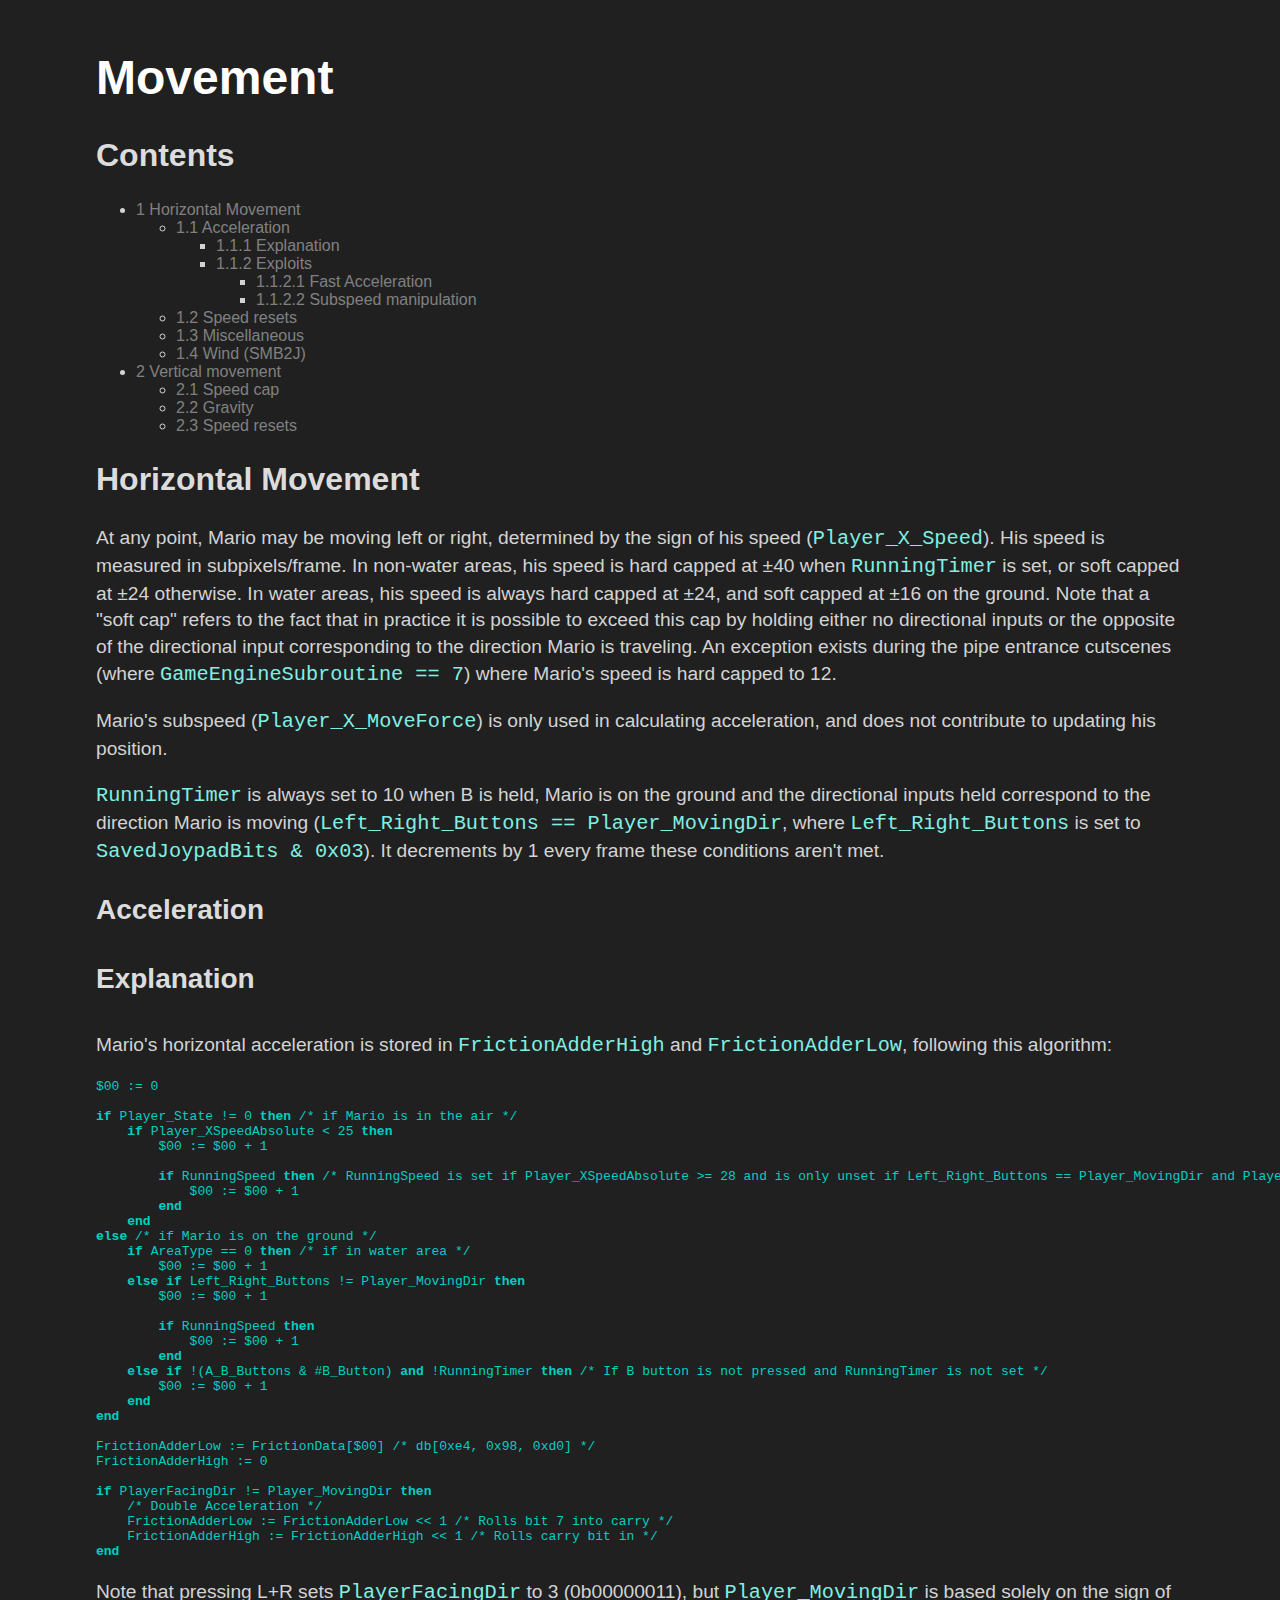
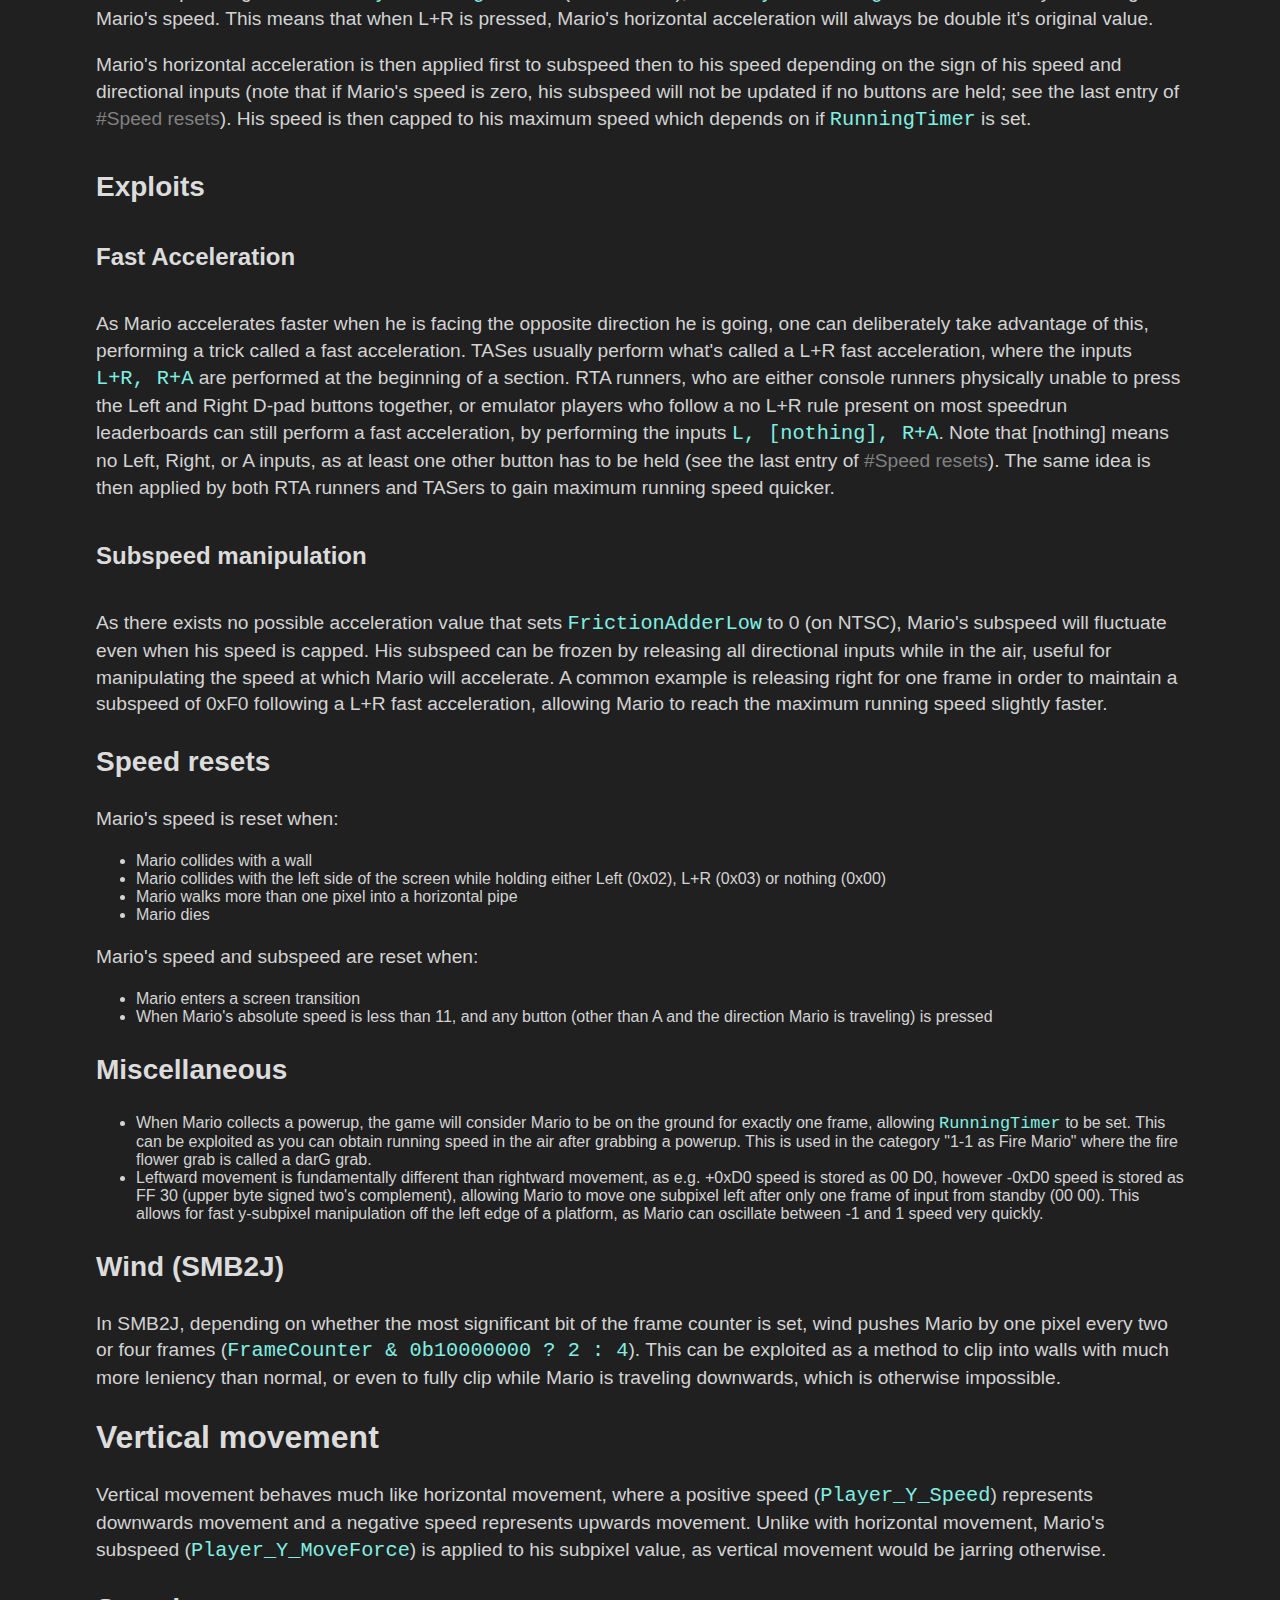
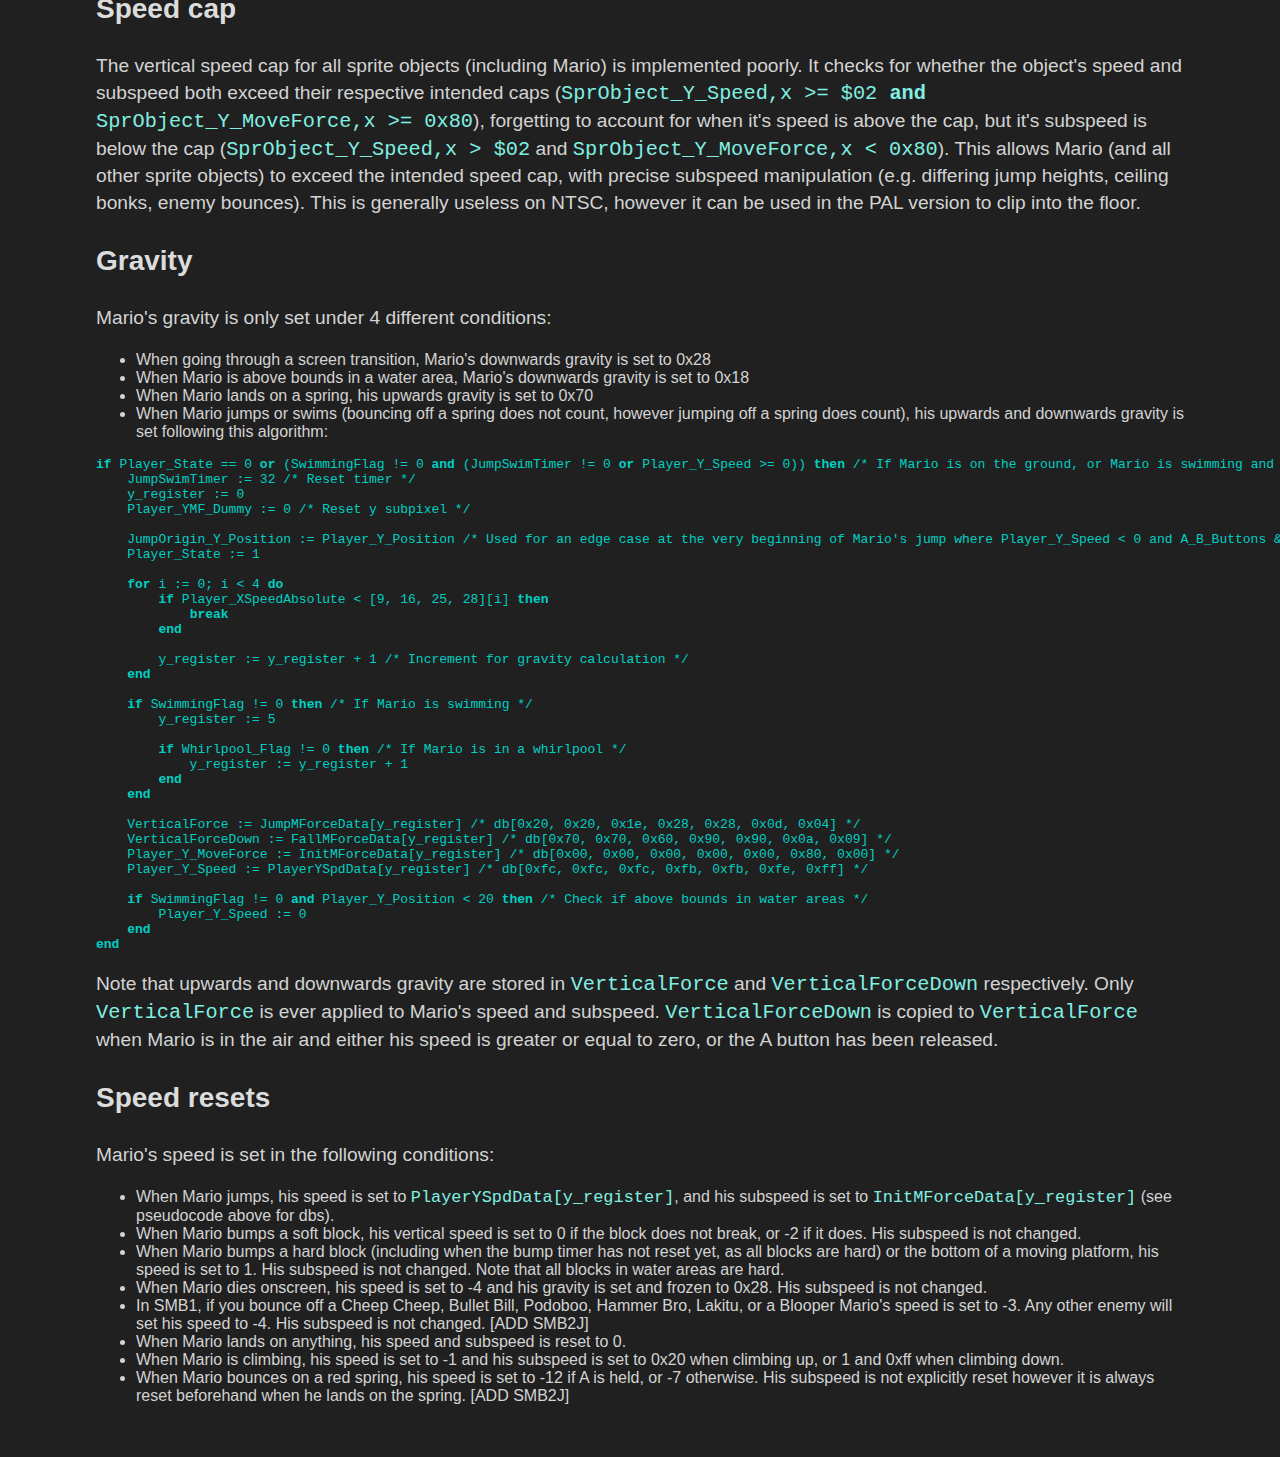
==== smb1_tll/smbpedia_movement.html @ 5e309329 "SMBpedia archive" ====
<!DOCTYPE html>
<!-- saved from url=(0038)https://www.smbpedia.com/wiki/Movement -->
<html class="client-js ve-available" lang="en" dir="ltr"><head><meta http-equiv="Content-Type" content="text/html; charset=UTF-8">
<link rel="stylesheet" type="text/css" href="../css/main.css">
<title>Movement - SMBpedia</title>
<script>document.documentElement.className="client-js";RLCONF={"wgBreakFrames":false,"wgSeparatorTransformTable":["",""],"wgDigitTransformTable":["",""],"wgDefaultDateFormat":"dmy","wgMonthNames":["","January","February","March","April","May","June","July","August","September","October","November","December"],"wgRequestId":"ZW1Dz_5kohpxjE8qRSX5WgAAARQ","wgCSPNonce":false,"wgCanonicalNamespace":"","wgCanonicalSpecialPageName":false,"wgNamespaceNumber":0,"wgPageName":"Movement","wgTitle":"Movement","wgCurRevisionId":236,"wgRevisionId":236,"wgArticleId":52,"wgIsArticle":true,"wgIsRedirect":false,"wgAction":"view","wgUserName":null,"wgUserGroups":["*"],"wgCategories":[],"wgPageContentLanguage":"en","wgPageContentModel":"wikitext","wgRelevantPageName":"Movement","wgRelevantArticleId":52,"wgIsProbablyEditable":false,"wgRelevantPageIsProbablyEditable":false,"wgRestrictionEdit":[],"wgRestrictionMove":[],"wgVisualEditor":{"pageLanguageCode":"en","pageLanguageDir":"ltr","pageVariantFallbacks":"en"},
"wgMFDisplayWikibaseDescriptions":{"search":false,"nearby":false,"watchlist":false,"tagline":false},"wgVector2022PreviewPages":[],"wgEditSubmitButtonLabelPublish":false};RLSTATE={"site.styles":"ready","user.styles":"ready","user":"ready","user.options":"loading","skins.vector.styles.legacy":"ready","ext.visualEditor.desktopArticleTarget.noscript":"ready"};RLPAGEMODULES=["site","mediawiki.page.ready","mediawiki.toc","skins.vector.legacy.js","ext.visualEditor.desktopArticleTarget.init","ext.visualEditor.targetLoader"];</script>
<script>(RLQ=window.RLQ||[]).push(function(){mw.loader.implement("user.options@12s5i",function($,jQuery,require,module){mw.user.tokens.set({"patrolToken":"+\\","watchToken":"+\\","csrfToken":"+\\"});});});</script>
<link rel="stylesheet" href="./Movement - SMBpedia_files/load.php">
<script async="" src="./Movement - SMBpedia_files/load(1).php"></script>
<meta name="generator" content="MediaWiki 1.40.1">
<meta name="robots" content="max-image-preview:standard">
<meta name="format-detection" content="telephone=no">
<meta name="viewport" content="width=1000">
<link rel="icon" href="https://www.smbpedia.com/favicon.ico">
<link rel="search" type="application/opensearchdescription+xml" href="https://www.smbpedia.com/opensearch_desc.php" title="SMBpedia (en)">
<link rel="EditURI" type="application/rsd+xml" href="https://www.smbpedia.com/api.php?action=rsd">
<link rel="alternate" type="application/atom+xml" title="SMBpedia Atom feed" href="https://www.smbpedia.com/index.php?title=Special:RecentChanges&amp;feed=atom">
<style>
.mw-editfont-monospace{font-family:monospace,monospace}.mw-editfont-sans-serif{font-family:sans-serif}.mw-editfont-serif{font-family:serif} .mw-editfont-monospace,.mw-editfont-sans-serif,.mw-editfont-serif{  font-size:13px;  -moz-tab-size:4; tab-size:4; }.mw-editfont-monospace.oo-ui-textInputWidget,.mw-editfont-sans-serif.oo-ui-textInputWidget,.mw-editfont-serif.oo-ui-textInputWidget{font-size:inherit}.mw-editfont-monospace.oo-ui-textInputWidget > .oo-ui-inputWidget-input,.mw-editfont-sans-serif.oo-ui-textInputWidget > .oo-ui-inputWidget-input,.mw-editfont-serif.oo-ui-textInputWidget > .oo-ui-inputWidget-input{  font-size:13px}.mw-editfont-monospace.oo-ui-textInputWidget > input.oo-ui-inputWidget-input,.mw-editfont-sans-serif.oo-ui-textInputWidget > input.oo-ui-inputWidget-input,.mw-editfont-serif.oo-ui-textInputWidget > input.oo-ui-inputWidget-input{min-height:32px}
.ve-init-mw-progressBarWidget{height:1em;overflow:hidden;margin:0 25%}.ve-init-mw-progressBarWidget-bar{height:1em;width:0} .ve-init-mw-progressBarWidget{background-color:#fff;box-sizing:border-box;height:0.875em;border:1px solid #36c;border-radius:0.875em;box-shadow:0 1px 1px rgba(0,0,0,0.15)}.ve-init-mw-progressBarWidget-bar{background-color:#36c;height:0.875em}
@media screen {
	.toctoggle{-moz-user-select:none;-webkit-user-select:none;-ms-user-select:none;user-select:none;font-size:94%}}</style><style>
.ve-init-mw-tempWikitextEditorWidget{border:0;padding:0;color:inherit;line-height:1.5em;width:100%; -moz-tab-size:4; tab-size:4; }.ve-init-mw-tempWikitextEditorWidget:focus{outline:0;padding:0}.ve-init-mw-tempWikitextEditorWidget::selection{background:rgba(109,169,247,0.5); }</style><style>
.ve-active .ve-init-mw-desktopArticleTarget-targetContainer #siteNotice,.ve-active .mw-indicators,.ve-active #t-print,.ve-active #t-permalink,.ve-active #p-coll-print_export,.ve-active #t-cite,.ve-active .ve-init-mw-desktopArticleTarget-editableContent,.ve-active .ve-init-mw-tempWikitextEditorWidget{display:none}.ve-deactivating .ve-ui-surface{display:none}.ve-activating{ }.ve-activating .ve-ui-surface{height:0;padding:0 !important; overflow:hidden} .ve-loading .ve-init-mw-desktopArticleTarget-targetContainer > :not(.ve-init-mw-desktopArticleTarget-toolbarPlaceholder):not(.ve-init-mw-desktopArticleTarget),.ve-loading .ve-init-mw-desktopArticleTarget-originalContent,.ve-activated:not(.ve-loading) .ve-init-mw-desktopArticleTarget-uneditableContent{pointer-events:none;-webkit-user-select:none;-moz-user-select:none;-ms-user-select:none;user-select:none;opacity:0.5}.ve-activated .ve-init-mw-desktopArticleTarget-targetContainer #firstHeading{ -webkit-user-select:text;-moz-user-select:text;-ms-user-select:text;user-select:text;pointer-events:auto;cursor:text}.ve-activated .ve-init-mw-desktopArticleTarget-targetContainer #firstHeading a{ pointer-events:none}.ve-activated .ve-init-mw-desktopArticleTarget-originalContent #catlinks{cursor:pointer}.ve-activated .ve-init-mw-desktopArticleTarget-originalContent #catlinks:hover{ background:#e9f2fd}.ve-activated .ve-init-mw-desktopArticleTarget-originalContent #catlinks a{opacity:1} .ve-init-mw-desktopArticleTarget-loading-overlay{z-index:2;position:absolute;width:100%;top:1em}.ve-init-mw-desktopArticleTarget-toolbarPlaceholder{overflow:hidden;transition:height 250ms ease;height:0;padding-bottom:2px; }.ve-init-mw-desktopArticleTarget-toolbarPlaceholder-bar{transform:translateY(-100%);transition:transform 250ms ease}.ve-init-mw-desktopArticleTarget-toolbarPlaceholder-open .ve-init-mw-desktopArticleTarget-toolbarPlaceholder-bar{transform:translateY(0)}.ve-init-mw-desktopArticleTarget-toolbarPlaceholder-floating{transition:none}.ve-init-mw-desktopArticleTarget-toolbarPlaceholder-floating .ve-init-mw-desktopArticleTarget-toolbarPlaceholder-bar{position:fixed;top:0;z-index:1;background:#fff} .oo-ui-element-hidden{display:none !important; } .mw-editsection{ unicode-bidi:-moz-isolate;unicode-bidi:-webkit-isolate;unicode-bidi:isolate}.mw-editsection:before{content:'\200B'}.mw-editsection a{white-space:nowrap}.mw-editsection-divider{color:#54595d} .ve-init-mw-desktopArticleTarget-toolbarPlaceholder-bar{height:42px;border-bottom:1px solid #c8ccd1;box-shadow:0 1px 1px 0 rgba(0,0,0,0.1)}.ve-init-mw-desktopArticleTarget-toolbarPlaceholder-floating,.ve-init-mw-desktopArticleTarget-toolbarPlaceholder-open{height:42px} .ve-init-mw-desktopArticleTarget-toolbar,.ve-init-mw-desktopArticleTarget-toolbarPlaceholder{font-size:0.875em; margin:-1.14em -1.14em 1.14em -1.14em; }@media screen and (min-width:982px){.ve-init-mw-desktopArticleTarget-toolbar,.ve-init-mw-desktopArticleTarget-toolbarPlaceholder{ margin:-1.43em -1.71em 1.43em -1.71em}}.ve-init-mw-desktopArticleTarget-toolbarPlaceholder-floating{margin-top:0;margin-bottom:0} .ve-activated .vector-menu-tabs .selected{box-shadow:inset 0 -1px 0 #e1f1fc}</style></head>
<body class="skin-vector-legacy mediawiki ltr sitedir-ltr mw-hide-empty-elt ns-0 ns-subject page-Movement rootpage-Movement skin-vector action-view"><div id="mw-page-base" class="noprint"></div>
<div id="mw-head-base" class="noprint"></div>
<div id="content" class="mw-body ve-init-mw-desktopArticleTarget-targetContainer" role="main">
	<a id="top"></a>
	<div id="siteNotice"></div>
	<div class="mw-indicators">
	</div>
	<h1 id="firstHeading" class="firstHeading mw-first-heading"><span class="mw-page-title-main">Movement</span></h1>
    <div id="mw-content-text" class="mw-body-content mw-content-ltr" lang="en" dir="ltr"><div class="mw-parser-output"><div id="toc" class="toc" role="navigation" aria-labelledby="mw-toc-heading"><input type="checkbox" role="button" id="toctogglecheckbox" class="toctogglecheckbox" style="display:none"><div class="toctitle" lang="en" dir="ltr"><h2 id="mw-toc-heading">Contents</h2><span class="toctogglespan"><label class="toctogglelabel" for="toctogglecheckbox"></label></span></div>
<ul>
<li class="toclevel-1 tocsection-1"><a href="#Horizontal_Movement"><span class="tocnumber">1</span> <span class="toctext">Horizontal Movement</span></a>
<ul>
<li class="toclevel-2 tocsection-2"><a href="#Acceleration"><span class="tocnumber">1.1</span> <span class="toctext">Acceleration</span></a>
<ul>
<li class="toclevel-3 tocsection-3"><a href="#Explanation"><span class="tocnumber">1.1.1</span> <span class="toctext">Explanation</span></a></li>
<li class="toclevel-3 tocsection-4"><a href="#Exploits"><span class="tocnumber">1.1.2</span> <span class="toctext">Exploits</span></a>
<ul>
<li class="toclevel-4 tocsection-5"><a href="#Fast_Acceleration"><span class="tocnumber">1.1.2.1</span> <span class="toctext">Fast Acceleration</span></a></li>
<li class="toclevel-4 tocsection-6"><a href="#Subspeed_manipulation"><span class="tocnumber">1.1.2.2</span> <span class="toctext">Subspeed manipulation</span></a></li>
</ul>
</li>
</ul>
</li>
<li class="toclevel-2 tocsection-7"><a href="#Speed_resets"><span class="tocnumber">1.2</span> <span class="toctext">Speed resets</span></a></li>
<li class="toclevel-2 tocsection-8"><a href="#Miscellaneous"><span class="tocnumber">1.3</span> <span class="toctext">Miscellaneous</span></a></li>
<li class="toclevel-2 tocsection-9"><a href="#Wind_(SMB2J)"><span class="tocnumber">1.4</span> <span class="toctext">Wind (SMB2J)</span></a></li>
</ul>
</li>
<li class="toclevel-1 tocsection-10"><a href="#Vertical_movement"><span class="tocnumber">2</span> <span class="toctext">Vertical movement</span></a>
<ul>
<li class="toclevel-2 tocsection-11"><a href="#Speed_cap"><span class="tocnumber">2.1</span> <span class="toctext">Speed cap</span></a></li>
<li class="toclevel-2 tocsection-12"><a href="#Gravity"><span class="tocnumber">2.2</span> <span class="toctext">Gravity</span></a></li>
<li class="toclevel-2 tocsection-13"><a href="#Speed_resets_2"><span class="tocnumber">2.3</span> <span class="toctext">Speed resets</span></a></li>
</ul>
</li>
</ul>
</div>

<h2><span class="mw-headline" id="Horizontal_Movement">Horizontal Movement</span></h2>
<p>At any point, Mario may be moving left or right, determined by the sign of his speed (<code>Player_X_Speed</code>). His speed is measured in subpixels/frame. In non-water areas, his speed is hard capped at ±40 when <code>RunningTimer</code> is set, or soft capped at ±24 otherwise. In water areas, his speed is always hard capped at ±24, and soft capped at ±16 on the ground. Note that a "soft cap" refers to the fact that in practice it is possible to exceed this cap by holding either no directional inputs or the opposite of the directional input corresponding to the direction Mario is traveling. An exception exists during the pipe entrance cutscenes (where <code>GameEngineSubroutine == 7</code>) where Mario's speed is hard capped to 12.
</p><p>Mario's subspeed (<code>Player_X_MoveForce</code>) is only used in calculating acceleration, and does not contribute to updating his position.
</p><p><code>RunningTimer</code> is always set to 10 when B is held, Mario is on the ground and the directional inputs held correspond to the direction Mario is moving (<code>Left_Right_Buttons == Player_MovingDir</code>, where <code>Left_Right_Buttons</code> is set to <code>SavedJoypadBits &amp; 0x03</code>). It decrements by 1 every frame these conditions aren't met. 
</p>
<h3><span class="mw-headline" id="Acceleration">Acceleration</span></h3>
<h4><span class="mw-headline" id="Explanation">Explanation</span></h4>
<p>Mario's horizontal acceleration is stored in <code>FrictionAdderHigh</code> and <code>FrictionAdderLow</code>, following this algorithm:
</p>
<pre>$00&nbsp;:= 0

<b>if</b> Player_State&nbsp;!= 0 <b>then</b> /* if Mario is in the air */
    <b>if</b> Player_XSpeedAbsolute &lt; 25 <b>then</b>
        $00&nbsp;:= $00 + 1
        
        <b>if</b> RunningSpeed <b>then</b> /* RunningSpeed is set if Player_XSpeedAbsolute &gt;= 28 and is only unset if Left_Right_Buttons == Player_MovingDir and Player_XSpeedAbsolute &lt; 28 */
            $00&nbsp;:= $00 + 1
        <b>end</b>
    <b>end</b>
<b>else</b> /* if Mario is on the ground */
    <b>if</b> AreaType == 0 <b>then</b> /* if in water area */
        $00&nbsp;:= $00 + 1
    <b>else</b> <b>if</b> Left_Right_Buttons&nbsp;!= Player_MovingDir <b>then</b>
        $00&nbsp;:= $00 + 1
        
        <b>if</b> RunningSpeed <b>then</b>
            $00&nbsp;:= $00 + 1
        <b>end</b>
    <b>else</b> <b>if</b>&nbsp;!(A_B_Buttons &amp; #B_Button) <b>and</b> !RunningTimer <b>then</b> /* If B button is not pressed and RunningTimer is not set */
        $00&nbsp;:= $00 + 1
    <b>end</b>
<b>end</b>

FrictionAdderLow&nbsp;:= FrictionData[$00] /* db[0xe4, 0x98, 0xd0] */
FrictionAdderHigh&nbsp;:= 0

<b>if</b> PlayerFacingDir&nbsp;!= Player_MovingDir <b>then</b>
    /* Double Acceleration */
    FrictionAdderLow&nbsp;:= FrictionAdderLow &lt;&lt; 1 /* Rolls bit 7 into carry */
    FrictionAdderHigh&nbsp;:= FrictionAdderHigh &lt;&lt; 1 /* Rolls carry bit in */
<b>end</b>
</pre>
<p>Note that pressing L+R sets <code>PlayerFacingDir</code> to 3 (0b00000011), but <code>Player_MovingDir</code> is based solely on the sign of Mario's speed. This means that when L+R is pressed, Mario's horizontal acceleration will always be double it's original value.
</p><p>Mario's horizontal acceleration is then applied first to subspeed then to his speed depending on the sign of his speed and directional inputs (note that if Mario's speed is zero, his subspeed will not be updated if no buttons are held; see the last entry of <a href="#Speed_resets">#Speed resets</a>). His speed is then capped to his maximum speed which depends on if <code>RunningTimer</code> is set.
</p>
<h4><span class="mw-headline" id="Exploits">Exploits</span></h4>
<h5><span class="mw-headline" id="Fast_Acceleration">Fast Acceleration</span></h5>
<p>As Mario accelerates faster when he is facing the opposite direction he is going, one can deliberately take advantage of this, performing a trick called a fast acceleration. TASes usually perform what's called a L+R fast acceleration, where the inputs <code>L+R, R+A</code> are performed at the beginning of a section. RTA runners, who are either console runners physically unable to press the Left and Right D-pad buttons together, or emulator players who follow a no L+R rule present on most speedrun leaderboards can still perform a fast acceleration, by performing the inputs <code>L, [nothing], R+A</code>. Note that [nothing] means no Left, Right, or A inputs, as at least one other button has to be held (see the last entry of <a href="#Speed_resets">#Speed resets</a>). The same idea is then applied by both RTA runners and TASers to gain maximum running speed quicker.
</p>
<h5><span class="mw-headline" id="Subspeed_manipulation">Subspeed manipulation</span></h5>
<p>As there exists no possible acceleration value that sets <code>FrictionAdderLow</code> to 0 (on NTSC), Mario's subspeed will fluctuate even when his speed is capped. His subspeed can be frozen by releasing all directional inputs while in the air, useful for manipulating the speed at which Mario will accelerate. A common example is releasing right for one frame in order to maintain a subspeed of 0xF0 following a L+R fast acceleration, allowing Mario to reach the maximum running speed slightly faster.
</p>
<h3><span class="mw-headline" id="Speed_resets">Speed resets</span></h3>
<p>Mario's speed is reset when:
</p>
<ul><li>Mario collides with a wall</li>
<li>Mario collides with the left side of the screen while holding either Left (0x02), L+R (0x03) or nothing (0x00)</li>
<li>Mario walks more than one pixel into a horizontal pipe</li>
<li>Mario dies</li></ul>
<p>Mario's speed and subspeed are reset when:
</p>
<ul><li>Mario enters a screen transition</li>
<li>When Mario's absolute speed is less than 11, and any button (other than A and the direction Mario is traveling) is pressed</li></ul>
<h3><span class="mw-headline" id="Miscellaneous">Miscellaneous</span></h3>
<ul><li>When Mario collects a powerup, the game will consider Mario to be on the ground for exactly one frame, allowing <code>RunningTimer</code> to be set. This can be exploited as you can obtain running speed in the air after grabbing a powerup. This is used in the category "1-1 as Fire Mario" where the fire flower grab is called a darG grab.</li>
<li>Leftward movement is fundamentally different than rightward movement, as e.g. +0xD0 speed is stored as 00 D0, however -0xD0 speed is stored as FF 30 (upper byte signed two's complement), allowing Mario to move one subpixel left after only one frame of input from standby (00 00). This allows for fast y-subpixel manipulation off the left edge of a platform, as Mario can oscillate between -1 and 1 speed very quickly.</li></ul>
<h3><span id="Wind_.28SMB2J.29"></span><span class="mw-headline" id="Wind_(SMB2J)">Wind (SMB2J)</span></h3>
<p>In SMB2J, depending on whether the most significant bit of the frame counter is set, wind pushes Mario by one pixel every two or four frames (<code>FrameCounter &amp; 0b10000000&nbsp;? 2&nbsp;: 4</code>). This can be exploited as a method to clip into walls with much more leniency than normal, or even to fully clip while Mario is traveling downwards, which is otherwise impossible.
</p>
<h2><span class="mw-headline" id="Vertical_movement">Vertical movement</span></h2>
<p>Vertical movement behaves much like horizontal movement, where a positive speed (<code>Player_Y_Speed</code>) represents downwards movement and a negative speed represents upwards movement. Unlike with horizontal movement, Mario's subspeed (<code>Player_Y_MoveForce</code>) is applied to his subpixel value, as vertical movement would be jarring otherwise.
</p>
<h3><span class="mw-headline" id="Speed_cap">Speed cap</span></h3>
<p>The vertical speed cap for all sprite objects (including Mario) is implemented poorly. It checks for whether the object's speed and subspeed both exceed their respective intended caps (<code>SprObject_Y_Speed,x &gt;= $02 <b>and</b> SprObject_Y_MoveForce,x &gt;= 0x80</code>), forgetting to account for when it's speed is above the cap, but it's subspeed is below the cap (<code>SprObject_Y_Speed,x &gt; $02</code> and <code>SprObject_Y_MoveForce,x &lt; 0x80</code>). This allows Mario (and all other sprite objects) to exceed the intended speed cap, with precise subspeed manipulation (e.g. differing jump heights, ceiling bonks, enemy bounces). This is generally useless on NTSC, however it can be used in the PAL version to clip into the floor.
</p>
<h3><span class="mw-headline" id="Gravity">Gravity</span></h3>
<p>Mario's gravity is only set under 4 different conditions:
</p>
<ul><li>When going through a screen transition, Mario's downwards gravity is set to 0x28</li>
<li>When Mario is above bounds in a water area, Mario's downwards gravity is set to 0x18</li>
<li>When Mario lands on a spring, his upwards gravity is set to 0x70</li>
<li>When Mario jumps or swims (bouncing off a spring does not count, however jumping off a spring does count), his upwards and downwards gravity is set following this algorithm:</li></ul>
<pre><b>if</b> Player_State == 0 <b>or</b> (SwimmingFlag&nbsp;!= 0 <b>and</b> (JumpSwimTimer&nbsp;!= 0 <b>or</b> Player_Y_Speed &gt;= 0)) <b>then</b> /* If Mario is on the ground, or Mario is swimming and either JumpSwimTimer is set or his speed is nonnegative */
    JumpSwimTimer&nbsp;:= 32 /* Reset timer */
    y_register&nbsp;:= 0
    Player_YMF_Dummy&nbsp;:= 0 /* Reset y subpixel */
    
    JumpOrigin_Y_Position&nbsp;:= Player_Y_Position /* Used for an edge case at the very beginning of Mario's jump where Player_Y_Speed &lt; 0 and A_B_Buttons &amp; PreviousA_B_Buttons &amp; 0b10000000 == 0 */
    Player_State&nbsp;:= 1
    
    <b>for</b> i&nbsp;:= 0; i &lt; 4 <b>do</b>
        <b>if</b> Player_XSpeedAbsolute &lt; [9, 16, 25, 28][i] <b>then</b>
            <b>break</b>
        <b>end</b>
        
        y_register&nbsp;:= y_register + 1 /* Increment for gravity calculation */
    <b>end</b>
    
    <b>if</b> SwimmingFlag&nbsp;!= 0 <b>then</b> /* If Mario is swimming */
        y_register&nbsp;:= 5
        
        <b>if</b> Whirlpool_Flag&nbsp;!= 0 <b>then</b> /* If Mario is in a whirlpool */
            y_register&nbsp;:= y_register + 1
        <b>end</b>
    <b>end</b>
    
    VerticalForce&nbsp;:= JumpMForceData[y_register] /* db[0x20, 0x20, 0x1e, 0x28, 0x28, 0x0d, 0x04] */
    VerticalForceDown&nbsp;:= FallMForceData[y_register] /* db[0x70, 0x70, 0x60, 0x90, 0x90, 0x0a, 0x09] */
    Player_Y_MoveForce&nbsp;:= InitMForceData[y_register] /* db[0x00, 0x00, 0x00, 0x00, 0x00, 0x80, 0x00] */
    Player_Y_Speed&nbsp;:= PlayerYSpdData[y_register] /* db[0xfc, 0xfc, 0xfc, 0xfb, 0xfb, 0xfe, 0xff] */
    
    <b>if</b> SwimmingFlag&nbsp;!= 0 <b>and</b> Player_Y_Position &lt; 20 <b>then</b> /* Check if above bounds in water areas */
        Player_Y_Speed&nbsp;:= 0
    <b>end</b>
<b>end</b>
</pre>
<p>Note that upwards and downwards gravity are stored in <code>VerticalForce</code> and <code>VerticalForceDown</code> respectively. Only <code>VerticalForce</code> is ever applied to Mario's speed and subspeed. <code>VerticalForceDown</code> is copied to <code>VerticalForce</code> when Mario is in the air and either his speed is greater or equal to zero, or the A button has been released.
</p>
<h3><span class="mw-headline" id="Speed_resets_2">Speed resets</span></h3>
<p>Mario's speed is set in the following conditions:
</p>
<ul><li>When Mario jumps, his speed is set to <code>PlayerYSpdData[y_register]</code>, and his subspeed is set to <code>InitMForceData[y_register]</code> (see pseudocode above for dbs).</li>
<li>When Mario bumps a soft block, his vertical speed is set to 0 if the block does not break, or -2 if it does. His subspeed is not changed.</li>
<li>When Mario bumps a hard block (including when the bump timer has not reset yet, as all blocks are hard) or the bottom of a moving platform, his speed is set to 1. His subspeed is not changed. Note that all blocks in water areas are hard.</li>
<li>When Mario dies onscreen, his speed is set to -4 and his gravity is set and frozen to 0x28. His subspeed is not changed.</li>
<li>In SMB1, if you bounce off a Cheep Cheep, Bullet Bill, Podoboo, Hammer Bro, Lakitu, or a Blooper Mario's speed is set to -3. Any other enemy will set his speed to -4. His subspeed is not changed. [ADD SMB2J]</li>
<li>When Mario lands on anything, his speed and subspeed is reset to 0.</li>
<li>When Mario is climbing, his speed is set to -1 and his subspeed is set to 0x20 when climbing up, or 1 and 0xff when climbing down.</li>
<li>When Mario bounces on a red spring, his speed is set to -12 if A is held, or -7 otherwise. His subspeed is not explicitly reset however it is always reset beforehand when he lands on the spring. [ADD SMB2J]</li></ul>

</body></html>
---- css/main.css ----
body {
    margin: 50px auto;
    width: 85%;
    background-color: #202020;
}
a {
    text-decoration: none;
    color: gray;
}
a:hover {
    text-decoration: underline;
    color: gainsboro;
}
h1 {
    font-size: 3em;
    font-family:'Helvetica', 'Arial', 'Sans-Serif';
    color: white;
}
h2 {
    font-size: 2em;
    font-family:'Helvetica', 'Arial', 'Sans-Serif';
    color: gainsboro;
}
h3 {
    font-size: 1.75em;
    font-family:'Helvetica', 'Arial', 'Sans-Serif';
    color: gainsboro;
}
h4 {
    font-size: 1.75em;
    font-family:'Helvetica', 'Arial', 'Sans-Serif';
    color: gainsboro;
}
h5 {
    font-size: 1.5em;
    font-family:'Helvetica', 'Arial', 'Sans-Serif';
    color: gainsboro;
}
p {
    font-size: 1.2em;
    line-height: 1.4em;
    font-family:'Helvetica', 'Arial', 'Sans-Serif';
    color: lightgray;
}
li {
    font-family:'Helvetica', 'Arial', 'Sans-Serif';
    color: lightgray;
}
pre {
    color: #00cfc2;
}
code {
    font-size: 1.3em;
    color: #80efe2;
}
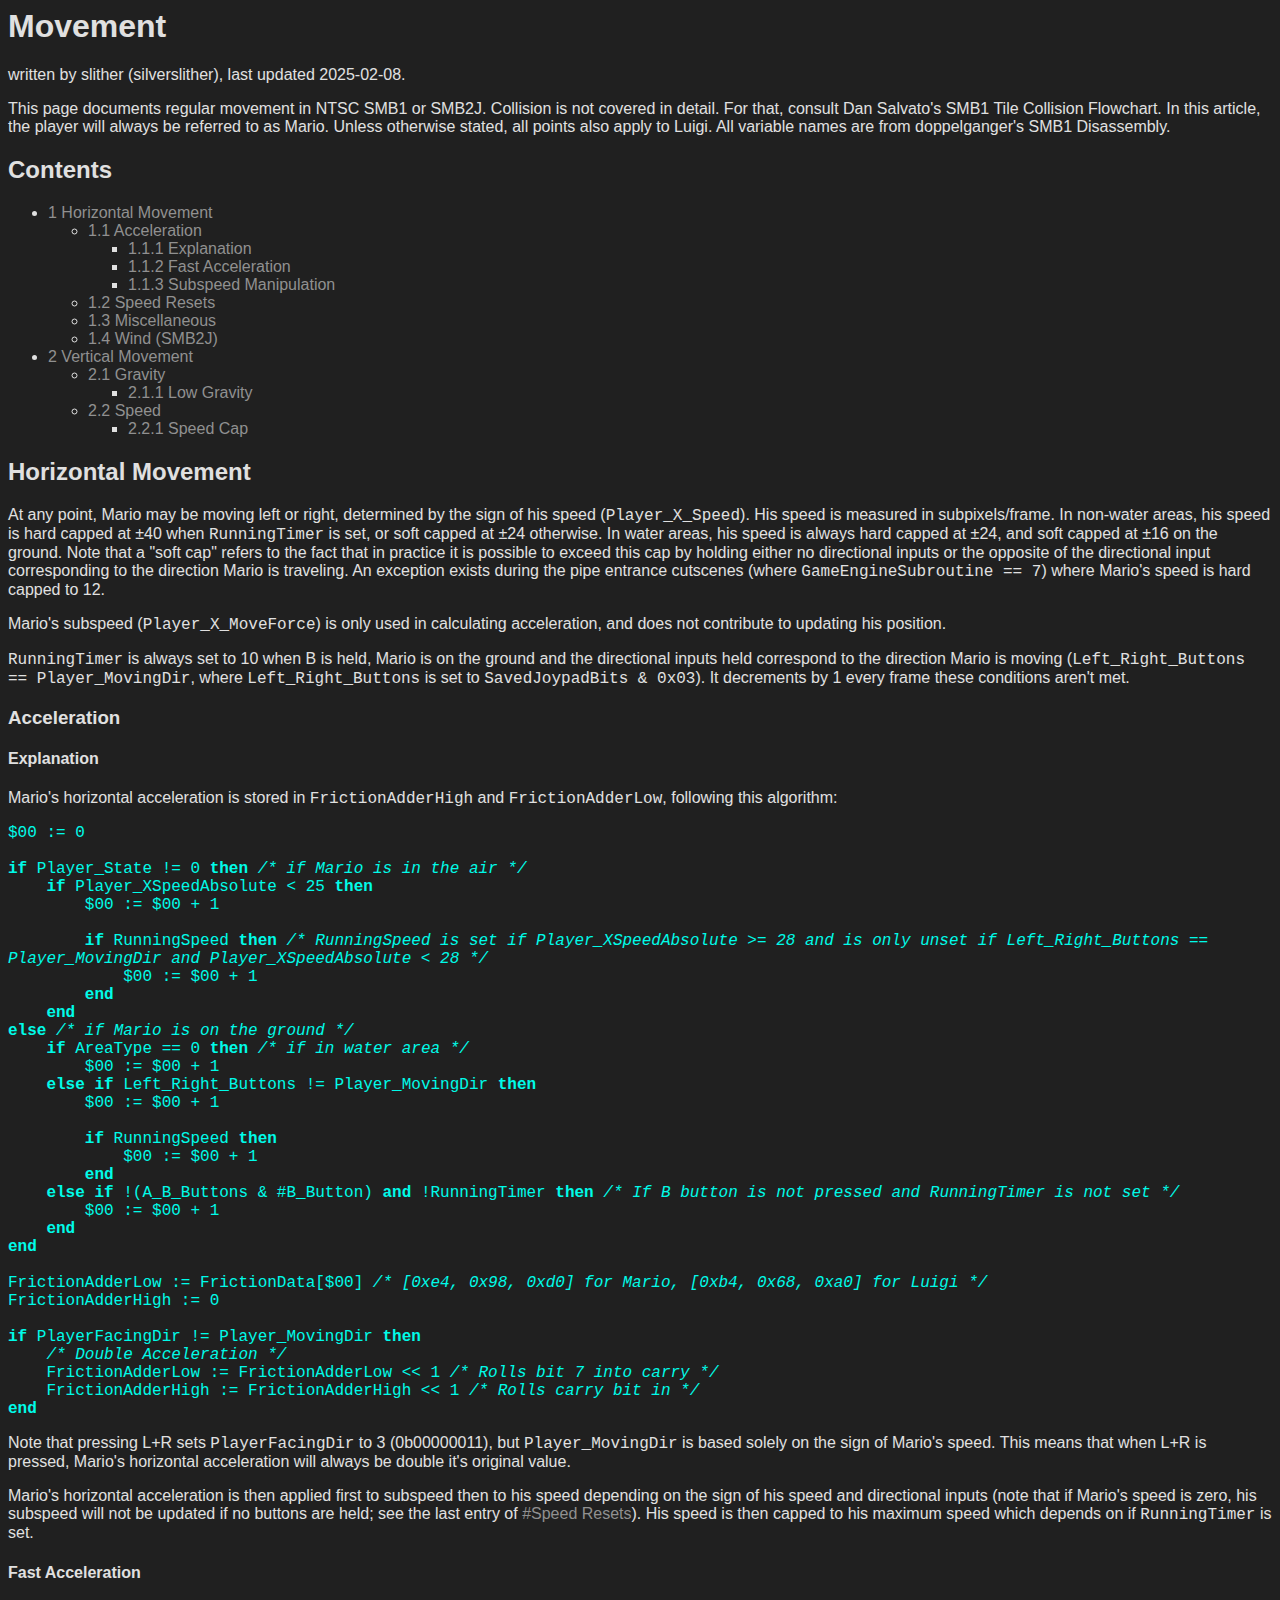
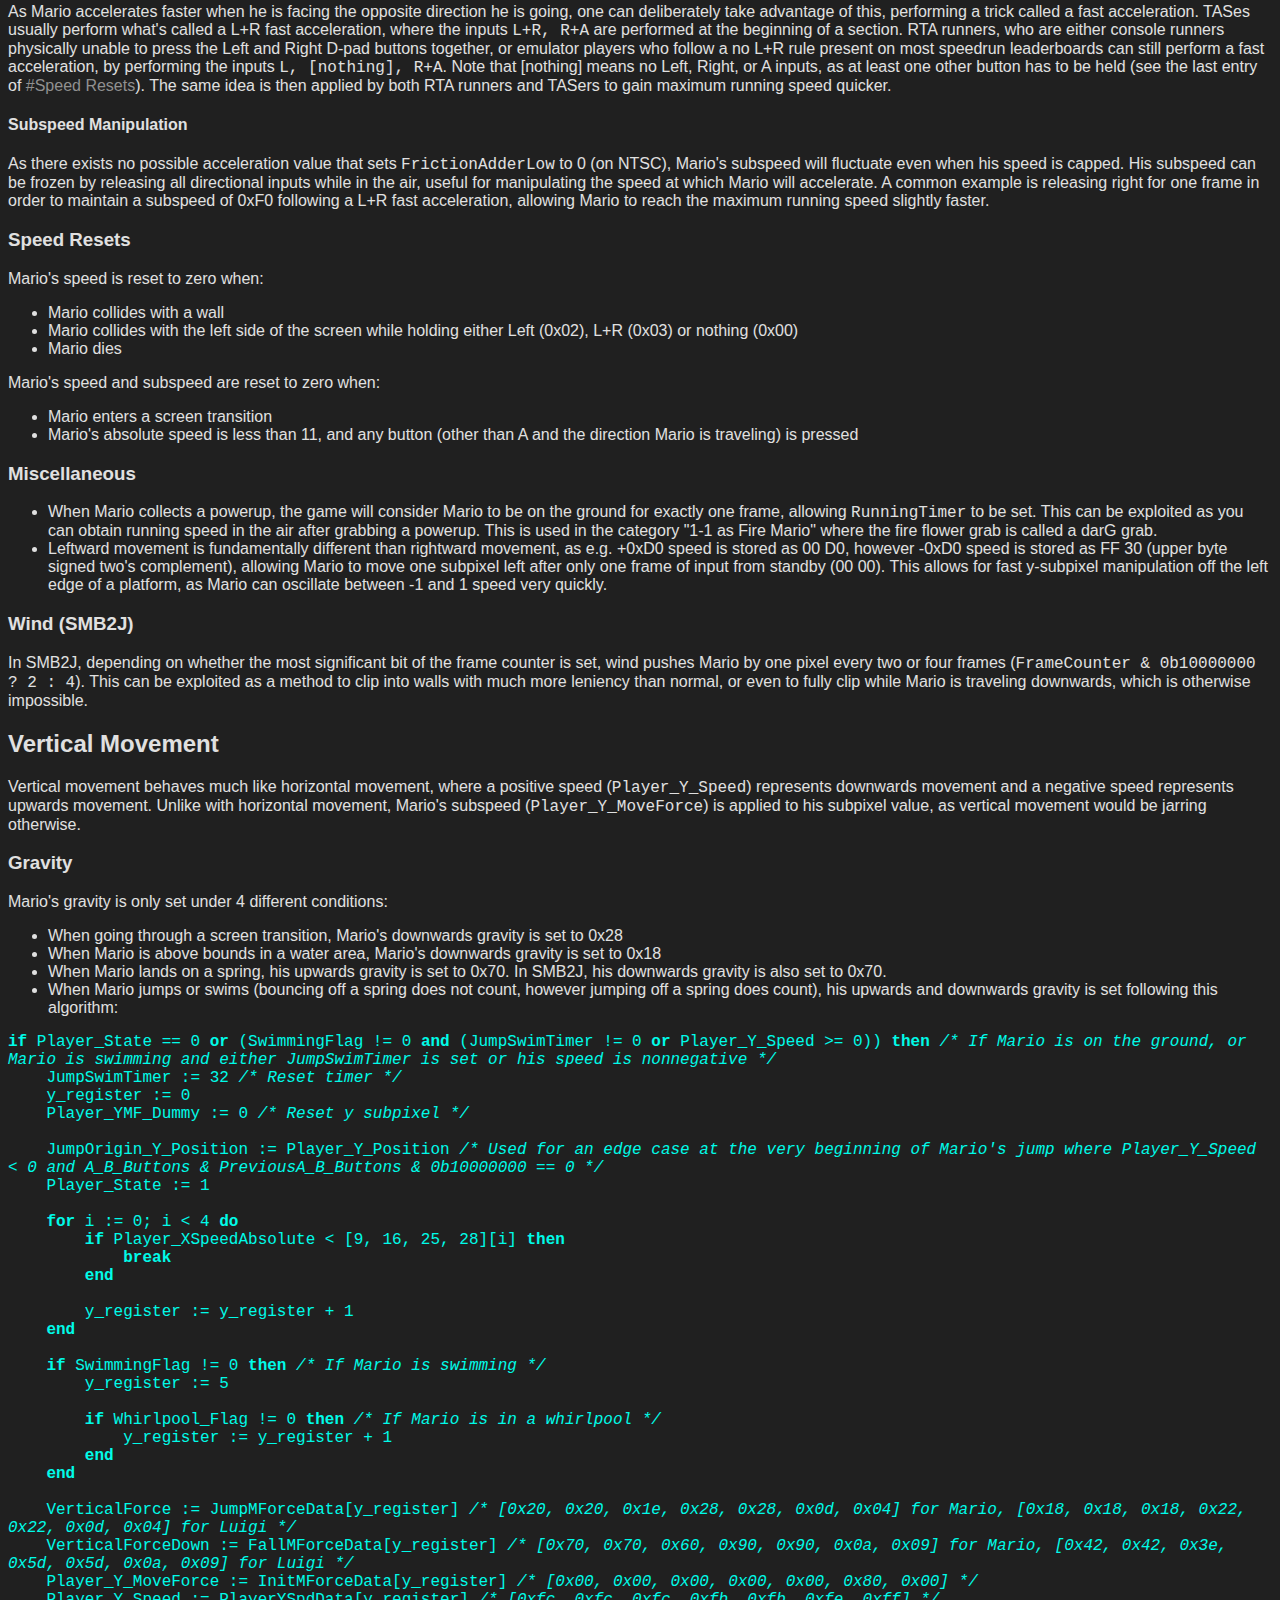
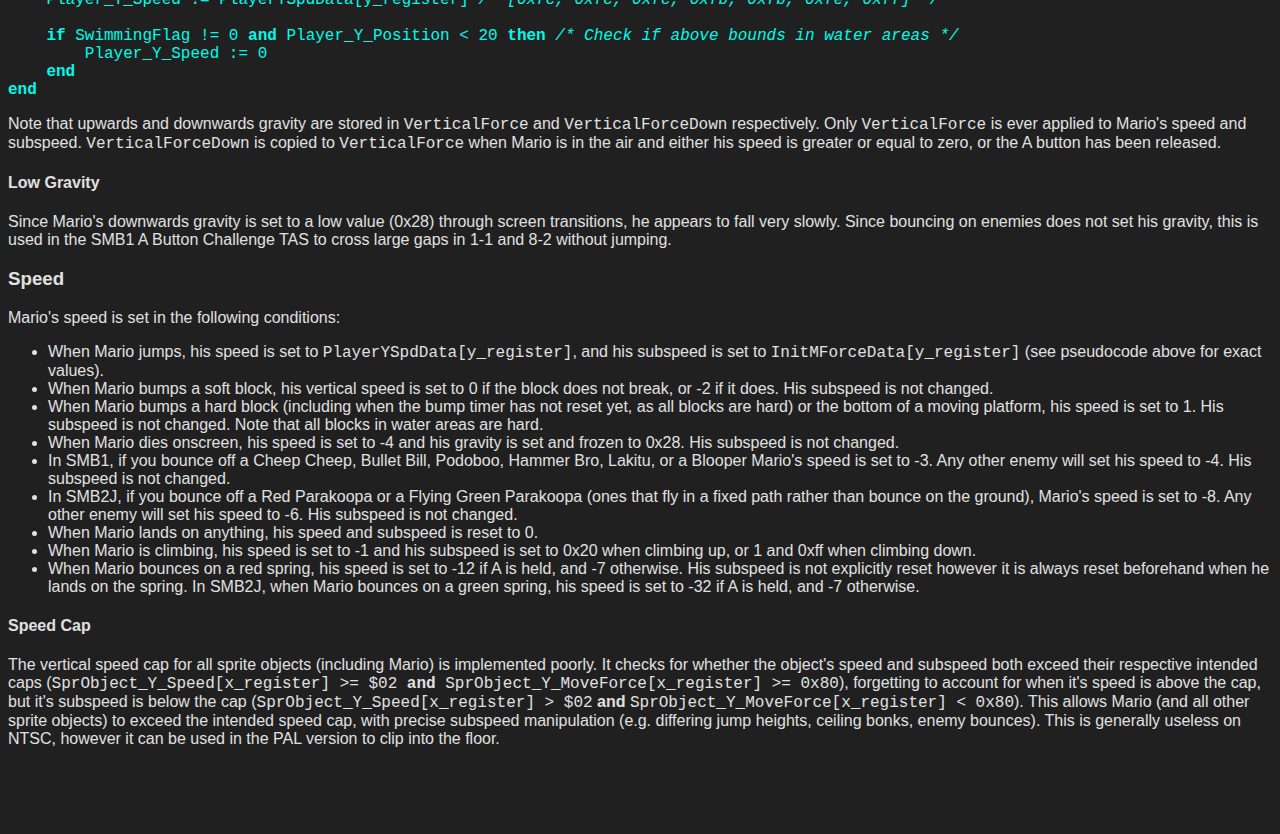
==== commit cd594f6f: "Updated movement page" ====
--- a/smb1_tll/smbpedia_movement.html
+++ b/smb1_tll/smbpedia_movement.html
@@ -1,194 +1,314 @@
 <!DOCTYPE html>
-<!-- saved from url=(0038)https://www.smbpedia.com/wiki/Movement -->
-<html class="client-js ve-available" lang="en" dir="ltr"><head><meta http-equiv="Content-Type" content="text/html; charset=UTF-8">
-<link rel="stylesheet" type="text/css" href="../css/main.css">
-<title>Movement - SMBpedia</title>
-<script>document.documentElement.className="client-js";RLCONF={"wgBreakFrames":false,"wgSeparatorTransformTable":["",""],"wgDigitTransformTable":["",""],"wgDefaultDateFormat":"dmy","wgMonthNames":["","January","February","March","April","May","June","July","August","September","October","November","December"],"wgRequestId":"ZW1Dz_5kohpxjE8qRSX5WgAAARQ","wgCSPNonce":false,"wgCanonicalNamespace":"","wgCanonicalSpecialPageName":false,"wgNamespaceNumber":0,"wgPageName":"Movement","wgTitle":"Movement","wgCurRevisionId":236,"wgRevisionId":236,"wgArticleId":52,"wgIsArticle":true,"wgIsRedirect":false,"wgAction":"view","wgUserName":null,"wgUserGroups":["*"],"wgCategories":[],"wgPageContentLanguage":"en","wgPageContentModel":"wikitext","wgRelevantPageName":"Movement","wgRelevantArticleId":52,"wgIsProbablyEditable":false,"wgRelevantPageIsProbablyEditable":false,"wgRestrictionEdit":[],"wgRestrictionMove":[],"wgVisualEditor":{"pageLanguageCode":"en","pageLanguageDir":"ltr","pageVariantFallbacks":"en"},
-"wgMFDisplayWikibaseDescriptions":{"search":false,"nearby":false,"watchlist":false,"tagline":false},"wgVector2022PreviewPages":[],"wgEditSubmitButtonLabelPublish":false};RLSTATE={"site.styles":"ready","user.styles":"ready","user":"ready","user.options":"loading","skins.vector.styles.legacy":"ready","ext.visualEditor.desktopArticleTarget.noscript":"ready"};RLPAGEMODULES=["site","mediawiki.page.ready","mediawiki.toc","skins.vector.legacy.js","ext.visualEditor.desktopArticleTarget.init","ext.visualEditor.targetLoader"];</script>
-<script>(RLQ=window.RLQ||[]).push(function(){mw.loader.implement("user.options@12s5i",function($,jQuery,require,module){mw.user.tokens.set({"patrolToken":"+\\","watchToken":"+\\","csrfToken":"+\\"});});});</script>
-<link rel="stylesheet" href="./Movement - SMBpedia_files/load.php">
-<script async="" src="./Movement - SMBpedia_files/load(1).php"></script>
-<meta name="generator" content="MediaWiki 1.40.1">
-<meta name="robots" content="max-image-preview:standard">
-<meta name="format-detection" content="telephone=no">
-<meta name="viewport" content="width=1000">
-<link rel="icon" href="https://www.smbpedia.com/favicon.ico">
-<link rel="search" type="application/opensearchdescription+xml" href="https://www.smbpedia.com/opensearch_desc.php" title="SMBpedia (en)">
-<link rel="EditURI" type="application/rsd+xml" href="https://www.smbpedia.com/api.php?action=rsd">
-<link rel="alternate" type="application/atom+xml" title="SMBpedia Atom feed" href="https://www.smbpedia.com/index.php?title=Special:RecentChanges&amp;feed=atom">
-<style>
-.mw-editfont-monospace{font-family:monospace,monospace}.mw-editfont-sans-serif{font-family:sans-serif}.mw-editfont-serif{font-family:serif} .mw-editfont-monospace,.mw-editfont-sans-serif,.mw-editfont-serif{  font-size:13px;  -moz-tab-size:4; tab-size:4; }.mw-editfont-monospace.oo-ui-textInputWidget,.mw-editfont-sans-serif.oo-ui-textInputWidget,.mw-editfont-serif.oo-ui-textInputWidget{font-size:inherit}.mw-editfont-monospace.oo-ui-textInputWidget > .oo-ui-inputWidget-input,.mw-editfont-sans-serif.oo-ui-textInputWidget > .oo-ui-inputWidget-input,.mw-editfont-serif.oo-ui-textInputWidget > .oo-ui-inputWidget-input{  font-size:13px}.mw-editfont-monospace.oo-ui-textInputWidget > input.oo-ui-inputWidget-input,.mw-editfont-sans-serif.oo-ui-textInputWidget > input.oo-ui-inputWidget-input,.mw-editfont-serif.oo-ui-textInputWidget > input.oo-ui-inputWidget-input{min-height:32px}
-.ve-init-mw-progressBarWidget{height:1em;overflow:hidden;margin:0 25%}.ve-init-mw-progressBarWidget-bar{height:1em;width:0} .ve-init-mw-progressBarWidget{background-color:#fff;box-sizing:border-box;height:0.875em;border:1px solid #36c;border-radius:0.875em;box-shadow:0 1px 1px rgba(0,0,0,0.15)}.ve-init-mw-progressBarWidget-bar{background-color:#36c;height:0.875em}
-@media screen {
-	.toctoggle{-moz-user-select:none;-webkit-user-select:none;-ms-user-select:none;user-select:none;font-size:94%}}</style><style>
-.ve-init-mw-tempWikitextEditorWidget{border:0;padding:0;color:inherit;line-height:1.5em;width:100%; -moz-tab-size:4; tab-size:4; }.ve-init-mw-tempWikitextEditorWidget:focus{outline:0;padding:0}.ve-init-mw-tempWikitextEditorWidget::selection{background:rgba(109,169,247,0.5); }</style><style>
-.ve-active .ve-init-mw-desktopArticleTarget-targetContainer #siteNotice,.ve-active .mw-indicators,.ve-active #t-print,.ve-active #t-permalink,.ve-active #p-coll-print_export,.ve-active #t-cite,.ve-active .ve-init-mw-desktopArticleTarget-editableContent,.ve-active .ve-init-mw-tempWikitextEditorWidget{display:none}.ve-deactivating .ve-ui-surface{display:none}.ve-activating{ }.ve-activating .ve-ui-surface{height:0;padding:0 !important; overflow:hidden} .ve-loading .ve-init-mw-desktopArticleTarget-targetContainer > :not(.ve-init-mw-desktopArticleTarget-toolbarPlaceholder):not(.ve-init-mw-desktopArticleTarget),.ve-loading .ve-init-mw-desktopArticleTarget-originalContent,.ve-activated:not(.ve-loading) .ve-init-mw-desktopArticleTarget-uneditableContent{pointer-events:none;-webkit-user-select:none;-moz-user-select:none;-ms-user-select:none;user-select:none;opacity:0.5}.ve-activated .ve-init-mw-desktopArticleTarget-targetContainer #firstHeading{ -webkit-user-select:text;-moz-user-select:text;-ms-user-select:text;user-select:text;pointer-events:auto;cursor:text}.ve-activated .ve-init-mw-desktopArticleTarget-targetContainer #firstHeading a{ pointer-events:none}.ve-activated .ve-init-mw-desktopArticleTarget-originalContent #catlinks{cursor:pointer}.ve-activated .ve-init-mw-desktopArticleTarget-originalContent #catlinks:hover{ background:#e9f2fd}.ve-activated .ve-init-mw-desktopArticleTarget-originalContent #catlinks a{opacity:1} .ve-init-mw-desktopArticleTarget-loading-overlay{z-index:2;position:absolute;width:100%;top:1em}.ve-init-mw-desktopArticleTarget-toolbarPlaceholder{overflow:hidden;transition:height 250ms ease;height:0;padding-bottom:2px; }.ve-init-mw-desktopArticleTarget-toolbarPlaceholder-bar{transform:translateY(-100%);transition:transform 250ms ease}.ve-init-mw-desktopArticleTarget-toolbarPlaceholder-open .ve-init-mw-desktopArticleTarget-toolbarPlaceholder-bar{transform:translateY(0)}.ve-init-mw-desktopArticleTarget-toolbarPlaceholder-floating{transition:none}.ve-init-mw-desktopArticleTarget-toolbarPlaceholder-floating .ve-init-mw-desktopArticleTarget-toolbarPlaceholder-bar{position:fixed;top:0;z-index:1;background:#fff} .oo-ui-element-hidden{display:none !important; } .mw-editsection{ unicode-bidi:-moz-isolate;unicode-bidi:-webkit-isolate;unicode-bidi:isolate}.mw-editsection:before{content:'\200B'}.mw-editsection a{white-space:nowrap}.mw-editsection-divider{color:#54595d} .ve-init-mw-desktopArticleTarget-toolbarPlaceholder-bar{height:42px;border-bottom:1px solid #c8ccd1;box-shadow:0 1px 1px 0 rgba(0,0,0,0.1)}.ve-init-mw-desktopArticleTarget-toolbarPlaceholder-floating,.ve-init-mw-desktopArticleTarget-toolbarPlaceholder-open{height:42px} .ve-init-mw-desktopArticleTarget-toolbar,.ve-init-mw-desktopArticleTarget-toolbarPlaceholder{font-size:0.875em; margin:-1.14em -1.14em 1.14em -1.14em; }@media screen and (min-width:982px){.ve-init-mw-desktopArticleTarget-toolbar,.ve-init-mw-desktopArticleTarget-toolbarPlaceholder{ margin:-1.43em -1.71em 1.43em -1.71em}}.ve-init-mw-desktopArticleTarget-toolbarPlaceholder-floating{margin-top:0;margin-bottom:0} .ve-activated .vector-menu-tabs .selected{box-shadow:inset 0 -1px 0 #e1f1fc}</style></head>
-<body class="skin-vector-legacy mediawiki ltr sitedir-ltr mw-hide-empty-elt ns-0 ns-subject page-Movement rootpage-Movement skin-vector action-view"><div id="mw-page-base" class="noprint"></div>
-<div id="mw-head-base" class="noprint"></div>
-<div id="content" class="mw-body ve-init-mw-desktopArticleTarget-targetContainer" role="main">
-	<a id="top"></a>
-	<div id="siteNotice"></div>
-	<div class="mw-indicators">
-	</div>
-	<h1 id="firstHeading" class="firstHeading mw-first-heading"><span class="mw-page-title-main">Movement</span></h1>
-    <div id="mw-content-text" class="mw-body-content mw-content-ltr" lang="en" dir="ltr"><div class="mw-parser-output"><div id="toc" class="toc" role="navigation" aria-labelledby="mw-toc-heading"><input type="checkbox" role="button" id="toctogglecheckbox" class="toctogglecheckbox" style="display:none"><div class="toctitle" lang="en" dir="ltr"><h2 id="mw-toc-heading">Contents</h2><span class="toctogglespan"><label class="toctogglelabel" for="toctogglecheckbox"></label></span></div>
-<ul>
-<li class="toclevel-1 tocsection-1"><a href="#Horizontal_Movement"><span class="tocnumber">1</span> <span class="toctext">Horizontal Movement</span></a>
-<ul>
-<li class="toclevel-2 tocsection-2"><a href="#Acceleration"><span class="tocnumber">1.1</span> <span class="toctext">Acceleration</span></a>
-<ul>
-<li class="toclevel-3 tocsection-3"><a href="#Explanation"><span class="tocnumber">1.1.1</span> <span class="toctext">Explanation</span></a></li>
-<li class="toclevel-3 tocsection-4"><a href="#Exploits"><span class="tocnumber">1.1.2</span> <span class="toctext">Exploits</span></a>
-<ul>
-<li class="toclevel-4 tocsection-5"><a href="#Fast_Acceleration"><span class="tocnumber">1.1.2.1</span> <span class="toctext">Fast Acceleration</span></a></li>
-<li class="toclevel-4 tocsection-6"><a href="#Subspeed_manipulation"><span class="tocnumber">1.1.2.2</span> <span class="toctext">Subspeed manipulation</span></a></li>
-</ul>
-</li>
-</ul>
-</li>
-<li class="toclevel-2 tocsection-7"><a href="#Speed_resets"><span class="tocnumber">1.2</span> <span class="toctext">Speed resets</span></a></li>
-<li class="toclevel-2 tocsection-8"><a href="#Miscellaneous"><span class="tocnumber">1.3</span> <span class="toctext">Miscellaneous</span></a></li>
-<li class="toclevel-2 tocsection-9"><a href="#Wind_(SMB2J)"><span class="tocnumber">1.4</span> <span class="toctext">Wind (SMB2J)</span></a></li>
-</ul>
-</li>
-<li class="toclevel-1 tocsection-10"><a href="#Vertical_movement"><span class="tocnumber">2</span> <span class="toctext">Vertical movement</span></a>
-<ul>
-<li class="toclevel-2 tocsection-11"><a href="#Speed_cap"><span class="tocnumber">2.1</span> <span class="toctext">Speed cap</span></a></li>
-<li class="toclevel-2 tocsection-12"><a href="#Gravity"><span class="tocnumber">2.2</span> <span class="toctext">Gravity</span></a></li>
-<li class="toclevel-2 tocsection-13"><a href="#Speed_resets_2"><span class="tocnumber">2.3</span> <span class="toctext">Speed resets</span></a></li>
-</ul>
-</li>
-</ul>
-</div>
-
-<h2><span class="mw-headline" id="Horizontal_Movement">Horizontal Movement</span></h2>
-<p>At any point, Mario may be moving left or right, determined by the sign of his speed (<code>Player_X_Speed</code>). His speed is measured in subpixels/frame. In non-water areas, his speed is hard capped at ±40 when <code>RunningTimer</code> is set, or soft capped at ±24 otherwise. In water areas, his speed is always hard capped at ±24, and soft capped at ±16 on the ground. Note that a "soft cap" refers to the fact that in practice it is possible to exceed this cap by holding either no directional inputs or the opposite of the directional input corresponding to the direction Mario is traveling. An exception exists during the pipe entrance cutscenes (where <code>GameEngineSubroutine == 7</code>) where Mario's speed is hard capped to 12.
-</p><p>Mario's subspeed (<code>Player_X_MoveForce</code>) is only used in calculating acceleration, and does not contribute to updating his position.
-</p><p><code>RunningTimer</code> is always set to 10 when B is held, Mario is on the ground and the directional inputs held correspond to the direction Mario is moving (<code>Left_Right_Buttons == Player_MovingDir</code>, where <code>Left_Right_Buttons</code> is set to <code>SavedJoypadBits &amp; 0x03</code>). It decrements by 1 every frame these conditions aren't met. 
-</p>
-<h3><span class="mw-headline" id="Acceleration">Acceleration</span></h3>
-<h4><span class="mw-headline" id="Explanation">Explanation</span></h4>
-<p>Mario's horizontal acceleration is stored in <code>FrictionAdderHigh</code> and <code>FrictionAdderLow</code>, following this algorithm:
-</p>
-<pre>$00&nbsp;:= 0
-
-<b>if</b> Player_State&nbsp;!= 0 <b>then</b> /* if Mario is in the air */
+<html lang="en">
+
+<head>
+    <meta charset="utf-8">
+    <meta name="viewport" content="width=device-width, initial-scale=1">
+    <title>Movement - SMBpedia</title>
+    <style>
+        body {
+            font-family: sans-serif;
+            font-size: 1rem;
+            background-color: #202020;
+            color: #e0e0e0;
+        }
+    
+        h1 {
+            margin-top: 0px;
+        }
+
+        a {
+            text-decoration: none;
+            color: #909090;
+        }
+    
+        a:hover {
+            text-decoration: underline;
+            color: #e0e0e0;
+        }
+
+        pre {
+            color: #00fbe8;
+            white-space: pre-wrap;
+        }
+    </style>
+</head>
+
+<body>
+    <h1>Movement</h1>
+    <p>
+        written by slither (silverslither), last updated 2025-02-08.
+    </p>
+    <p>
+        This page documents regular movement in NTSC SMB1 or SMB2J. Collision is not covered in detail. For that, consult
+        Dan Salvato's SMB1 Tile Collision Flowchart. In this article, the player will always be referred to as Mario. Unless
+        otherwise stated, all points also apply to Luigi. All variable names are from doppelganger's SMB1 Disassembly.
+    </p>
+    <h2 id="Contents">Contents</h2>
+    <ul>
+        <li>
+            <a href="#Horizontal_Movement">1 Horizontal Movement</a>
+            <ul>
+                <li>
+                    <a href="#Acceleration">1.1 Acceleration</a>
+                    <ul>
+                        <li><a href="#Explanation"> 1.1.1 Explanation</a></li>
+                        <li><a href="#Fast_Acceleration">1.1.2 Fast Acceleration</a></li>
+                        <li><a href="#Subspeed_Manipulation">1.1.3 Subspeed Manipulation</a></li>
+                    </ul>
+                </li>
+                <li><a href="#Speed_Resets">1.2 Speed Resets</a></li>
+                <li><a href="#Miscellaneous">1.3 Miscellaneous</a></li>
+                <li><a href="#Wind_(SMB2J)">1.4 Wind (SMB2J)</a></li>
+            </ul>
+        </li>
+        <li>
+            <a href="#Vertical_Movement">2 Vertical Movement</a>
+            <ul>
+                <li>
+                    <a href="#Gravity">2.1 Gravity</a>
+                    <ul>
+                        <li><a href="#Low_Gravity">2.1.1 Low Gravity</a></li>
+                    </ul>
+                </li>
+                <li>
+                    <a href="#Speed">2.2 Speed</a>
+                    <ul>
+                        <li><a href="#Speed_Cap">2.2.1 Speed Cap</a></li>
+                    </ul>
+                </li>
+            </ul>
+        </li>
+    </ul>
+
+    <h2 id="Horizontal_Movement">Horizontal Movement</h2>
+    <p>
+        At any point, Mario may be moving left or right, determined by the sign of his speed
+        (<code>Player_X_Speed</code>). His speed is measured in subpixels/frame. In non-water areas, his speed is hard
+        capped at ±40 when <code>RunningTimer</code> is set, or soft capped at ±24 otherwise. In water areas, his speed
+        is always hard capped at ±24, and soft capped at ±16 on the ground. Note that a "soft cap" refers to the fact
+        that in practice it is possible to exceed this cap by holding either no directional inputs or the opposite of
+        the directional input corresponding to the direction Mario is traveling. An exception exists during the pipe
+        entrance cutscenes (where <code>GameEngineSubroutine == 7</code>) where Mario's speed is hard capped to 12.
+    </p>
+    <p>
+        Mario's subspeed (<code>Player_X_MoveForce</code>) is only used in calculating acceleration, and does not
+        contribute to updating his position.
+    </p>
+    <p>
+        <code>RunningTimer</code> is always set to 10 when B is held, Mario is on the ground and the directional inputs
+        held correspond to the direction Mario is moving (<code>Left_Right_Buttons == Player_MovingDir</code>, where
+        <code>Left_Right_Buttons</code> is set to <code>SavedJoypadBits &amp; 0x03</code>). It decrements by 1 every
+        frame these conditions aren't met.
+    </p>
+    <h3 id="Acceleration">Acceleration</h3>
+    <h4 id="Explanation">Explanation</h4>
+    <p>
+        Mario's horizontal acceleration is stored in <code>FrictionAdderHigh</code> and <code>FrictionAdderLow</code>,
+        following this algorithm:
+    </p>
+    <pre>$00 := 0
+
+<b>if</b> Player_State != 0 <b>then</b> <i>/* if Mario is in the air */</i>
     <b>if</b> Player_XSpeedAbsolute &lt; 25 <b>then</b>
-        $00&nbsp;:= $00 + 1
+        $00 := $00 + 1
         
-        <b>if</b> RunningSpeed <b>then</b> /* RunningSpeed is set if Player_XSpeedAbsolute &gt;= 28 and is only unset if Left_Right_Buttons == Player_MovingDir and Player_XSpeedAbsolute &lt; 28 */
-            $00&nbsp;:= $00 + 1
+        <b>if</b> RunningSpeed <b>then</b> <i>/* RunningSpeed is set if Player_XSpeedAbsolute &gt;= 28 and is only unset if Left_Right_Buttons == Player_MovingDir and Player_XSpeedAbsolute &lt; 28 */</i>
+            $00 := $00 + 1
         <b>end</b>
     <b>end</b>
-<b>else</b> /* if Mario is on the ground */
-    <b>if</b> AreaType == 0 <b>then</b> /* if in water area */
-        $00&nbsp;:= $00 + 1
-    <b>else</b> <b>if</b> Left_Right_Buttons&nbsp;!= Player_MovingDir <b>then</b>
-        $00&nbsp;:= $00 + 1
+<b>else</b> <i>/* if Mario is on the ground */</i>
+    <b>if</b> AreaType == 0 <b>then</b> <i>/* if in water area */</i>
+        $00 := $00 + 1
+    <b>else</b> <b>if</b> Left_Right_Buttons != Player_MovingDir <b>then</b>
+        $00 := $00 + 1
         
         <b>if</b> RunningSpeed <b>then</b>
-            $00&nbsp;:= $00 + 1
+            $00 := $00 + 1
         <b>end</b>
-    <b>else</b> <b>if</b>&nbsp;!(A_B_Buttons &amp; #B_Button) <b>and</b> !RunningTimer <b>then</b> /* If B button is not pressed and RunningTimer is not set */
-        $00&nbsp;:= $00 + 1
+    <b>else</b> <b>if</b> !(A_B_Buttons &amp; #B_Button) <b>and</b> !RunningTimer <b>then</b> <i>/* If B button is not pressed and RunningTimer is not set */</i>
+        $00 := $00 + 1
     <b>end</b>
 <b>end</b>
 
-FrictionAdderLow&nbsp;:= FrictionData[$00] /* db[0xe4, 0x98, 0xd0] */
-FrictionAdderHigh&nbsp;:= 0
-
-<b>if</b> PlayerFacingDir&nbsp;!= Player_MovingDir <b>then</b>
-    /* Double Acceleration */
-    FrictionAdderLow&nbsp;:= FrictionAdderLow &lt;&lt; 1 /* Rolls bit 7 into carry */
-    FrictionAdderHigh&nbsp;:= FrictionAdderHigh &lt;&lt; 1 /* Rolls carry bit in */
-<b>end</b>
-</pre>
-<p>Note that pressing L+R sets <code>PlayerFacingDir</code> to 3 (0b00000011), but <code>Player_MovingDir</code> is based solely on the sign of Mario's speed. This means that when L+R is pressed, Mario's horizontal acceleration will always be double it's original value.
-</p><p>Mario's horizontal acceleration is then applied first to subspeed then to his speed depending on the sign of his speed and directional inputs (note that if Mario's speed is zero, his subspeed will not be updated if no buttons are held; see the last entry of <a href="#Speed_resets">#Speed resets</a>). His speed is then capped to his maximum speed which depends on if <code>RunningTimer</code> is set.
-</p>
-<h4><span class="mw-headline" id="Exploits">Exploits</span></h4>
-<h5><span class="mw-headline" id="Fast_Acceleration">Fast Acceleration</span></h5>
-<p>As Mario accelerates faster when he is facing the opposite direction he is going, one can deliberately take advantage of this, performing a trick called a fast acceleration. TASes usually perform what's called a L+R fast acceleration, where the inputs <code>L+R, R+A</code> are performed at the beginning of a section. RTA runners, who are either console runners physically unable to press the Left and Right D-pad buttons together, or emulator players who follow a no L+R rule present on most speedrun leaderboards can still perform a fast acceleration, by performing the inputs <code>L, [nothing], R+A</code>. Note that [nothing] means no Left, Right, or A inputs, as at least one other button has to be held (see the last entry of <a href="#Speed_resets">#Speed resets</a>). The same idea is then applied by both RTA runners and TASers to gain maximum running speed quicker.
-</p>
-<h5><span class="mw-headline" id="Subspeed_manipulation">Subspeed manipulation</span></h5>
-<p>As there exists no possible acceleration value that sets <code>FrictionAdderLow</code> to 0 (on NTSC), Mario's subspeed will fluctuate even when his speed is capped. His subspeed can be frozen by releasing all directional inputs while in the air, useful for manipulating the speed at which Mario will accelerate. A common example is releasing right for one frame in order to maintain a subspeed of 0xF0 following a L+R fast acceleration, allowing Mario to reach the maximum running speed slightly faster.
-</p>
-<h3><span class="mw-headline" id="Speed_resets">Speed resets</span></h3>
-<p>Mario's speed is reset when:
-</p>
-<ul><li>Mario collides with a wall</li>
-<li>Mario collides with the left side of the screen while holding either Left (0x02), L+R (0x03) or nothing (0x00)</li>
-<li>Mario walks more than one pixel into a horizontal pipe</li>
-<li>Mario dies</li></ul>
-<p>Mario's speed and subspeed are reset when:
-</p>
-<ul><li>Mario enters a screen transition</li>
-<li>When Mario's absolute speed is less than 11, and any button (other than A and the direction Mario is traveling) is pressed</li></ul>
-<h3><span class="mw-headline" id="Miscellaneous">Miscellaneous</span></h3>
-<ul><li>When Mario collects a powerup, the game will consider Mario to be on the ground for exactly one frame, allowing <code>RunningTimer</code> to be set. This can be exploited as you can obtain running speed in the air after grabbing a powerup. This is used in the category "1-1 as Fire Mario" where the fire flower grab is called a darG grab.</li>
-<li>Leftward movement is fundamentally different than rightward movement, as e.g. +0xD0 speed is stored as 00 D0, however -0xD0 speed is stored as FF 30 (upper byte signed two's complement), allowing Mario to move one subpixel left after only one frame of input from standby (00 00). This allows for fast y-subpixel manipulation off the left edge of a platform, as Mario can oscillate between -1 and 1 speed very quickly.</li></ul>
-<h3><span id="Wind_.28SMB2J.29"></span><span class="mw-headline" id="Wind_(SMB2J)">Wind (SMB2J)</span></h3>
-<p>In SMB2J, depending on whether the most significant bit of the frame counter is set, wind pushes Mario by one pixel every two or four frames (<code>FrameCounter &amp; 0b10000000&nbsp;? 2&nbsp;: 4</code>). This can be exploited as a method to clip into walls with much more leniency than normal, or even to fully clip while Mario is traveling downwards, which is otherwise impossible.
-</p>
-<h2><span class="mw-headline" id="Vertical_movement">Vertical movement</span></h2>
-<p>Vertical movement behaves much like horizontal movement, where a positive speed (<code>Player_Y_Speed</code>) represents downwards movement and a negative speed represents upwards movement. Unlike with horizontal movement, Mario's subspeed (<code>Player_Y_MoveForce</code>) is applied to his subpixel value, as vertical movement would be jarring otherwise.
-</p>
-<h3><span class="mw-headline" id="Speed_cap">Speed cap</span></h3>
-<p>The vertical speed cap for all sprite objects (including Mario) is implemented poorly. It checks for whether the object's speed and subspeed both exceed their respective intended caps (<code>SprObject_Y_Speed,x &gt;= $02 <b>and</b> SprObject_Y_MoveForce,x &gt;= 0x80</code>), forgetting to account for when it's speed is above the cap, but it's subspeed is below the cap (<code>SprObject_Y_Speed,x &gt; $02</code> and <code>SprObject_Y_MoveForce,x &lt; 0x80</code>). This allows Mario (and all other sprite objects) to exceed the intended speed cap, with precise subspeed manipulation (e.g. differing jump heights, ceiling bonks, enemy bounces). This is generally useless on NTSC, however it can be used in the PAL version to clip into the floor.
-</p>
-<h3><span class="mw-headline" id="Gravity">Gravity</span></h3>
-<p>Mario's gravity is only set under 4 different conditions:
-</p>
-<ul><li>When going through a screen transition, Mario's downwards gravity is set to 0x28</li>
-<li>When Mario is above bounds in a water area, Mario's downwards gravity is set to 0x18</li>
-<li>When Mario lands on a spring, his upwards gravity is set to 0x70</li>
-<li>When Mario jumps or swims (bouncing off a spring does not count, however jumping off a spring does count), his upwards and downwards gravity is set following this algorithm:</li></ul>
-<pre><b>if</b> Player_State == 0 <b>or</b> (SwimmingFlag&nbsp;!= 0 <b>and</b> (JumpSwimTimer&nbsp;!= 0 <b>or</b> Player_Y_Speed &gt;= 0)) <b>then</b> /* If Mario is on the ground, or Mario is swimming and either JumpSwimTimer is set or his speed is nonnegative */
-    JumpSwimTimer&nbsp;:= 32 /* Reset timer */
-    y_register&nbsp;:= 0
-    Player_YMF_Dummy&nbsp;:= 0 /* Reset y subpixel */
-    
-    JumpOrigin_Y_Position&nbsp;:= Player_Y_Position /* Used for an edge case at the very beginning of Mario's jump where Player_Y_Speed &lt; 0 and A_B_Buttons &amp; PreviousA_B_Buttons &amp; 0b10000000 == 0 */
-    Player_State&nbsp;:= 1
-    
-    <b>for</b> i&nbsp;:= 0; i &lt; 4 <b>do</b>
+FrictionAdderLow := FrictionData[$00] <i>/* [0xe4, 0x98, 0xd0] for Mario, [0xb4, 0x68, 0xa0] for Luigi */</i>
+FrictionAdderHigh := 0
+
+<b>if</b> PlayerFacingDir != Player_MovingDir <b>then</b>
+    <i>/* Double Acceleration */</i>
+    FrictionAdderLow := FrictionAdderLow &lt;&lt; 1 <i>/* Rolls bit 7 into carry */</i>
+    FrictionAdderHigh := FrictionAdderHigh &lt;&lt; 1 <i>/* Rolls carry bit in */</i>
+<b>end</b></pre>
+    <p>
+        Note that pressing L+R sets <code>PlayerFacingDir</code> to 3 (0b00000011), but <code>Player_MovingDir</code> is
+        based solely on the sign of Mario's speed. This means that when L+R is pressed, Mario's horizontal acceleration
+        will always be double it's original value.
+    </p>
+    <p>
+        Mario's horizontal acceleration is then applied first to subspeed then to his speed depending on the sign of his
+        speed and directional inputs (note that if Mario's speed is zero, his subspeed will not be updated if no buttons
+        are held; see the last entry of <a href="#Speed_Resets">#Speed Resets</a>). His speed is then capped to his
+        maximum speed which depends on if <code>RunningTimer</code> is set.
+    </p>
+    <h4 id="Fast_Acceleration">Fast Acceleration</h4>
+    <p>
+        As Mario accelerates faster when he is facing the opposite direction he is going, one can deliberately take
+        advantage of this, performing a trick called a fast acceleration. TASes usually perform what's called a L+R fast
+        acceleration, where the inputs <code>L+R, R+A</code> are performed at the beginning of a section. RTA runners,
+        who are either console runners physically unable to press the Left and Right D-pad buttons together, or emulator
+        players who follow a no L+R rule present on most speedrun leaderboards can still perform a fast acceleration, by
+        performing the inputs <code>L, [nothing], R+A</code>. Note that [nothing] means no Left, Right, or A inputs, as
+        at least one other button has to be held (see the last entry of <a href="#Speed_Resets">#Speed Resets</a>). The
+        same idea is then applied by both RTA runners and TASers to gain maximum running speed quicker.
+    </p>
+    <h4 id="Subspeed_Manipulation">Subspeed Manipulation</h4>
+    <p>
+        As there exists no possible acceleration value that sets <code>FrictionAdderLow</code> to 0 (on NTSC), Mario's
+        subspeed will fluctuate even when his speed is capped. His subspeed can be frozen by releasing all directional
+        inputs while in the air, useful for manipulating the speed at which Mario will accelerate. A common example is
+        releasing right for one frame in order to maintain a subspeed of 0xF0 following a L+R fast acceleration,
+        allowing Mario to reach the maximum running speed slightly faster.
+    </p>
+    <h3 id="Speed_Resets">Speed Resets</h3>
+    <p>
+        Mario's speed is reset to zero when:
+    </p>
+    <ul>
+        <li>Mario collides with a wall</li>
+        <li>Mario collides with the left side of the screen while holding either Left (0x02), L+R (0x03) or nothing
+            (0x00)</li>
+        <li>Mario dies</li>
+    </ul>
+    <p>
+        Mario's speed and subspeed are reset to zero when:
+    </p>
+    <ul>
+        <li>Mario enters a screen transition</li>
+        <li>Mario's absolute speed is less than 11, and any button (other than A and the direction Mario is
+            traveling) is pressed</li>
+    </ul>
+    <h3 id="Miscellaneous">Miscellaneous</h3>
+    <ul>
+        <li>
+            When Mario collects a powerup, the game will consider Mario to be on the ground for exactly one frame,
+            allowing <code>RunningTimer</code> to be set. This can be exploited as you can obtain running speed in the
+            air after grabbing a powerup. This is used in the category "1-1 as Fire Mario" where the fire flower grab is
+            called a darG grab.
+       </li>
+        <li>
+            Leftward movement is fundamentally different than rightward movement, as e.g. +0xD0 speed is stored as 00
+            D0, however -0xD0 speed is stored as FF 30 (upper byte signed two's complement), allowing Mario to move one
+            subpixel left after only one frame of input from standby (00 00). This allows for fast y-subpixel
+            manipulation off the left edge of a platform, as Mario can oscillate between -1 and 1 speed very quickly.
+       </li>
+    </ul>
+    <h3 id="Wind_(SMB2J)">Wind (SMB2J)</h3>
+    <p>
+        In SMB2J, depending on whether the most significant bit of the frame counter is set, wind pushes Mario by one
+        pixel every two or four frames (<code>FrameCounter &amp; 0b10000000 ? 2 : 4</code>). This can be exploited as a
+        method to clip into walls with much more leniency than normal, or even to fully clip while Mario is traveling
+        downwards, which is otherwise impossible.
+    </p>
+    <h2 id="Vertical_Movement">Vertical Movement</h2>
+    <p>
+        Vertical movement behaves much like horizontal movement, where a positive speed (<code>Player_Y_Speed</code>)
+        represents downwards movement and a negative speed represents upwards movement. Unlike with horizontal movement,
+        Mario's subspeed (<code>Player_Y_MoveForce</code>) is applied to his subpixel value, as vertical movement would
+        be jarring otherwise.
+    </p>
+    <h3 id="Gravity">Gravity</h3>
+    <p>
+        Mario's gravity is only set under 4 different conditions:
+    </p>
+    <ul>
+        <li>When going through a screen transition, Mario's downwards gravity is set to 0x28</li>
+        <li>When Mario is above bounds in a water area, Mario's downwards gravity is set to 0x18</li>
+        <li>When Mario lands on a spring, his upwards gravity is set to 0x70. In SMB2J, his downwards gravity is also set to
+            0x70.</li>
+        <li>When Mario jumps or swims (bouncing off a spring does not count, however jumping off a spring does count),
+            his upwards and downwards gravity is set following this algorithm:</li>
+    </ul>
+    <pre><b>if</b> Player_State == 0 <b>or</b> (SwimmingFlag != 0 <b>and</b> (JumpSwimTimer != 0 <b>or</b> Player_Y_Speed &gt;= 0)) <b>then</b> <i>/* If Mario is on the ground, or Mario is swimming and either JumpSwimTimer is set or his speed is nonnegative */</i>
+    JumpSwimTimer := 32 <i>/* Reset timer */</i>
+    y_register := 0
+    Player_YMF_Dummy := 0 <i>/* Reset y subpixel */</i>
+    
+    JumpOrigin_Y_Position := Player_Y_Position <i>/* Used for an edge case at the very beginning of Mario's jump where Player_Y_Speed &lt; 0 and A_B_Buttons &amp; PreviousA_B_Buttons &amp; 0b10000000 == 0 */</i>
+    Player_State := 1
+    
+    <b>for</b> i := 0; i &lt; 4 <b>do</b>
         <b>if</b> Player_XSpeedAbsolute &lt; [9, 16, 25, 28][i] <b>then</b>
             <b>break</b>
         <b>end</b>
         
-        y_register&nbsp;:= y_register + 1 /* Increment for gravity calculation */
-    <b>end</b>
-    
-    <b>if</b> SwimmingFlag&nbsp;!= 0 <b>then</b> /* If Mario is swimming */
-        y_register&nbsp;:= 5
+        y_register := y_register + 1
+    <b>end</b>
+    
+    <b>if</b> SwimmingFlag != 0 <b>then</b> <i>/* If Mario is swimming */</i>
+        y_register := 5
         
-        <b>if</b> Whirlpool_Flag&nbsp;!= 0 <b>then</b> /* If Mario is in a whirlpool */
-            y_register&nbsp;:= y_register + 1
+        <b>if</b> Whirlpool_Flag != 0 <b>then</b> <i>/* If Mario is in a whirlpool */</i>
+            y_register := y_register + 1
         <b>end</b>
     <b>end</b>
     
-    VerticalForce&nbsp;:= JumpMForceData[y_register] /* db[0x20, 0x20, 0x1e, 0x28, 0x28, 0x0d, 0x04] */
-    VerticalForceDown&nbsp;:= FallMForceData[y_register] /* db[0x70, 0x70, 0x60, 0x90, 0x90, 0x0a, 0x09] */
-    Player_Y_MoveForce&nbsp;:= InitMForceData[y_register] /* db[0x00, 0x00, 0x00, 0x00, 0x00, 0x80, 0x00] */
-    Player_Y_Speed&nbsp;:= PlayerYSpdData[y_register] /* db[0xfc, 0xfc, 0xfc, 0xfb, 0xfb, 0xfe, 0xff] */
-    
-    <b>if</b> SwimmingFlag&nbsp;!= 0 <b>and</b> Player_Y_Position &lt; 20 <b>then</b> /* Check if above bounds in water areas */
-        Player_Y_Speed&nbsp;:= 0
-    <b>end</b>
-<b>end</b>
-</pre>
-<p>Note that upwards and downwards gravity are stored in <code>VerticalForce</code> and <code>VerticalForceDown</code> respectively. Only <code>VerticalForce</code> is ever applied to Mario's speed and subspeed. <code>VerticalForceDown</code> is copied to <code>VerticalForce</code> when Mario is in the air and either his speed is greater or equal to zero, or the A button has been released.
-</p>
-<h3><span class="mw-headline" id="Speed_resets_2">Speed resets</span></h3>
-<p>Mario's speed is set in the following conditions:
-</p>
-<ul><li>When Mario jumps, his speed is set to <code>PlayerYSpdData[y_register]</code>, and his subspeed is set to <code>InitMForceData[y_register]</code> (see pseudocode above for dbs).</li>
-<li>When Mario bumps a soft block, his vertical speed is set to 0 if the block does not break, or -2 if it does. His subspeed is not changed.</li>
-<li>When Mario bumps a hard block (including when the bump timer has not reset yet, as all blocks are hard) or the bottom of a moving platform, his speed is set to 1. His subspeed is not changed. Note that all blocks in water areas are hard.</li>
-<li>When Mario dies onscreen, his speed is set to -4 and his gravity is set and frozen to 0x28. His subspeed is not changed.</li>
-<li>In SMB1, if you bounce off a Cheep Cheep, Bullet Bill, Podoboo, Hammer Bro, Lakitu, or a Blooper Mario's speed is set to -3. Any other enemy will set his speed to -4. His subspeed is not changed. [ADD SMB2J]</li>
-<li>When Mario lands on anything, his speed and subspeed is reset to 0.</li>
-<li>When Mario is climbing, his speed is set to -1 and his subspeed is set to 0x20 when climbing up, or 1 and 0xff when climbing down.</li>
-<li>When Mario bounces on a red spring, his speed is set to -12 if A is held, or -7 otherwise. His subspeed is not explicitly reset however it is always reset beforehand when he lands on the spring. [ADD SMB2J]</li></ul>
-
-</body></html>+    VerticalForce := JumpMForceData[y_register] <i>/* [0x20, 0x20, 0x1e, 0x28, 0x28, 0x0d, 0x04] for Mario, [0x18, 0x18, 0x18, 0x22, 0x22, 0x0d, 0x04] for Luigi */</i>
+    VerticalForceDown := FallMForceData[y_register] <i>/* [0x70, 0x70, 0x60, 0x90, 0x90, 0x0a, 0x09] for Mario, [0x42, 0x42, 0x3e, 0x5d, 0x5d, 0x0a, 0x09] for Luigi */</i>
+    Player_Y_MoveForce := InitMForceData[y_register] <i>/* [0x00, 0x00, 0x00, 0x00, 0x00, 0x80, 0x00] */</i>
+    Player_Y_Speed := PlayerYSpdData[y_register] <i>/* [0xfc, 0xfc, 0xfc, 0xfb, 0xfb, 0xfe, 0xff] */</i>
+    
+    <b>if</b> SwimmingFlag != 0 <b>and</b> Player_Y_Position &lt; 20 <b>then</b> <i>/* Check if above bounds in water areas */</i>
+        Player_Y_Speed := 0
+    <b>end</b>
+<b>end</b></pre>
+    <p>
+        Note that upwards and downwards gravity are stored in <code>VerticalForce</code> and
+        <code>VerticalForceDown</code> respectively. Only <code>VerticalForce</code> is ever applied to Mario's speed
+        and subspeed. <code>VerticalForceDown</code> is copied to <code>VerticalForce</code> when Mario is in the air
+        and either his speed is greater or equal to zero, or the A button has been released.
+    </p>
+    <h4 id="Low_Gravity">Low Gravity</h4>
+    <p>
+        Since Mario's downwards gravity is set to a low value (0x28) through screen transitions, he appears to fall very
+        slowly. Since bouncing on enemies does not set his gravity, this is used in the SMB1 A Button Challenge TAS to cross
+        large gaps in 1-1 and 8-2 without jumping.
+    </p>
+    <h3 id="Speed">Speed</h3>
+    <p>
+        Mario's speed is set in the following conditions:
+    </p>
+    <ul>
+        <li>When Mario jumps, his speed is set to <code>PlayerYSpdData[y_register]</code>, and his subspeed is set to
+            <code>InitMForceData[y_register]</code> (see pseudocode above for exact values).</li>
+        <li>When Mario bumps a soft block, his vertical speed is set to 0 if the block does not break, or -2 if it
+            does. His subspeed is not changed.</li>
+        <li>When Mario bumps a hard block (including when the bump timer has not reset yet, as all blocks are hard) or
+            the bottom of a moving platform, his speed is set to 1. His subspeed is not changed. Note that all blocks in
+            water areas are hard.</li>
+        <li>When Mario dies onscreen, his speed is set to -4 and his gravity is set and frozen to 0x28. His subspeed is
+            not changed.</li>
+        <li>In SMB1, if you bounce off a Cheep Cheep, Bullet Bill, Podoboo, Hammer Bro, Lakitu, or a Blooper Mario's
+            speed is set to -3. Any other enemy will set his speed to -4. His subspeed is not changed.</li>
+        <li>In SMB2J, if you bounce off a Red Parakoopa or a Flying Green Parakoopa (ones that fly in a fixed path rather than
+            bounce on the ground), Mario's speed is set to -8. Any other enemy will set
+            his speed to -6. His subspeed is not changed.</li>
+        <li>When Mario lands on anything, his speed and subspeed is reset to 0.</li>
+        <li>When Mario is climbing, his speed is set to -1 and his subspeed is set to 0x20 when climbing up, or 1 and
+            0xff when climbing down.</li>
+        <li>When Mario bounces on a red spring, his speed is set to -12 if A is held, and -7 otherwise. His subspeed is
+            not explicitly reset however it is always reset beforehand when he lands on the spring. In SMB2J, when Mario bounces
+            on a green spring, his speed is set to -32 if A is held, and -7 otherwise.</li>
+    </ul>
+    <h4 id="Speed_Cap">Speed Cap</h4>
+    <p>
+        The vertical speed cap for all sprite objects (including Mario) is implemented poorly. It checks for whether the
+        object's speed and subspeed both exceed their respective intended caps (<code>SprObject_Y_Speed[x_register] &gt;= $02
+        <b>and</b> SprObject_Y_MoveForce[x_register] &gt;= 0x80</code>), forgetting to account for when it's speed is above
+        the cap, but it's subspeed is below the cap (<code>SprObject_Y_Speed[x_register] &gt; $02</code> <b>and</b>
+        <code>SprObject_Y_MoveForce[x_register] &lt; 0x80</code>). This allows Mario (and all other sprite objects) to exceed
+        the intended speed cap, with precise subspeed manipulation (e.g. differing jump heights, ceiling bonks, enemy bounces).
+        This is generally useless on NTSC, however it can be used in the PAL version to clip into the floor.
+    </p>
+</body>
+
+</html>
